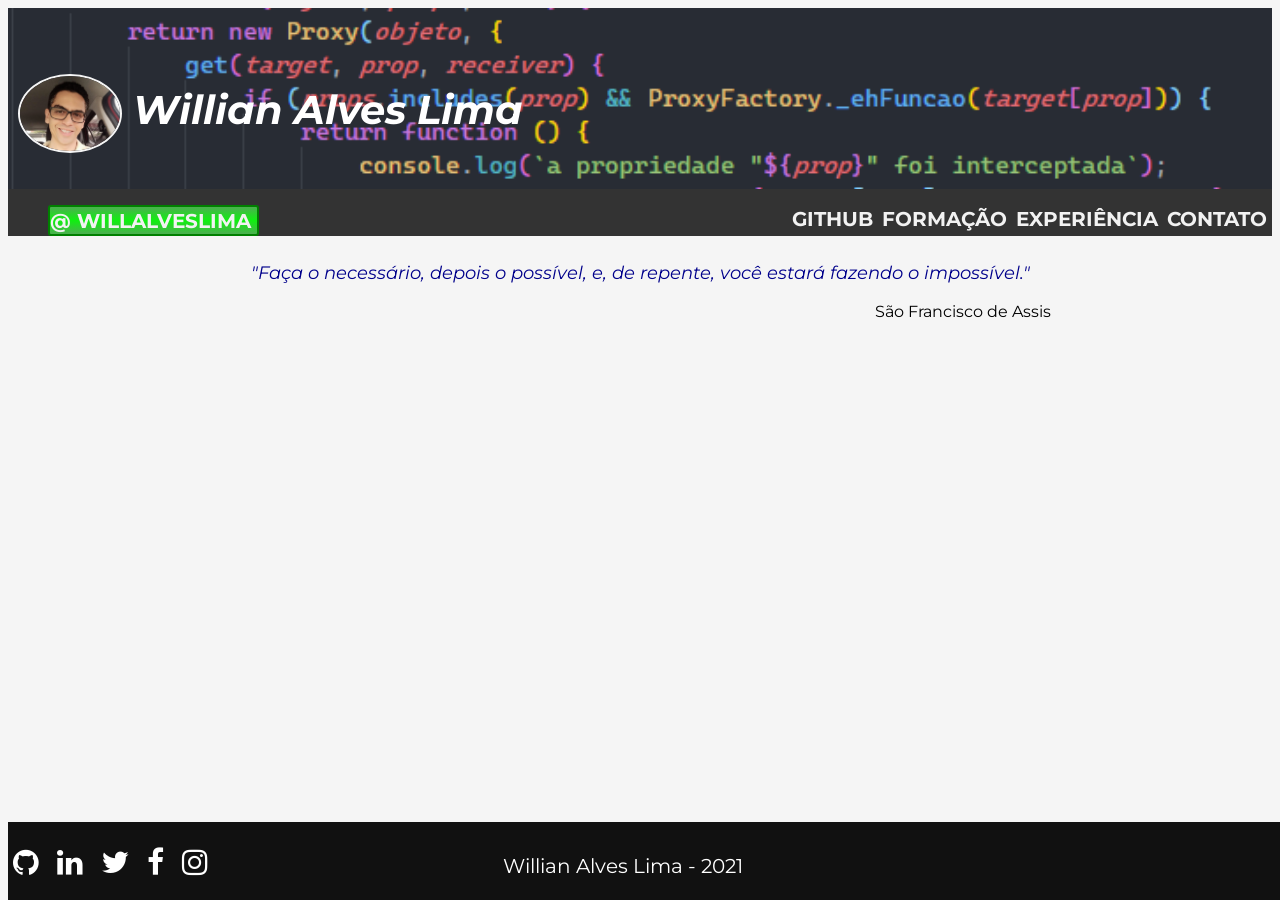
==== index.html @ be86c555 "Update index.html Ano novo!" ====
<!DOCTYPE html>
<html lang="pt-br">

<head>
    <meta charset="utf-8">
    <meta name="viewport" content="width=device-width, initial-scale=1.0">
    <meta name="description" content="Portifólio de Willian Alves Lima">
    <title>@willalveslima</title>
    <link rel="stylesheet" href="css/tools/reset.css">
    <link rel="stylesheet" href="css/stylesheet.css">
    <link href="https://fonts.googleapis.com/css2?family=Montserrat&display=swap" rel="stylesheet">
    <link rel="stylesheet" href="https://cdnjs.cloudflare.com/ajax/libs/font-awesome/4.7.0/css/font-awesome.min.css">
    
 <!--
    <link rel="stylesheet" href="css/layouts/marketing-styles.css">
 -->   
</head>

<body>
    	<header>
		    <div class="logo">
			    <h1 class><img src="img/foto_perfil2.jpg"> <p>Willian Alves Lima</p></h1>
            </div>
		
        <nav>
				<ul>
                    <li class="li_home"><a href="index.html">@&nbsp;willalveslima&nbsp;</a></li>
                    <a  class="menu_icon" onclick="menu_dropdown()">&#9776;</a>
                    <div class="li_right">
                        <li><a href="https://github.com/willalveslima">Github</a></li>
                        <li><a href="#" onclick="aviso()">Forma&ccedil;&atilde;o</a></li>
                        <li><a href="#" onclick="aviso()">Experi&ecirc;ncia</a></li>
                        <li><a href="#" onclick="aviso()">Contato</a></li>
                    </div>
				</ul>
			</nav>
	</header>
    <main>
        <section>
        <div class="citacao">
            <cite>
                <p>"Faça o necess&aacute;rio, depois o possível, e, de repente, você estará fazendo o impossível."</p>
            </cite>
            <span class="autor-citacao">
                 <p> São Francisco de Assis</p>
            </span>
        </div>
        </section>
    </main>
    <footer>
        <div class="social_icons"> 
            <a href="https://github.com/willalveslima"> <i class="fa fa-github"></i></a>
            <a href="https://www.linkedin.com/in/willalveslima/"> <i class="fa fa-linkedin"></i></a>
            <a href="https://twitter.com/willalveslima"> <i class="fa fa-twitter"></i></a>
            <a href="https://facebook.com/willian.lima.1276"> <i class="fa fa-facebook"></i></a>
            <a href="https://www.instagram.com/willalveslima"> <i class="fa fa-instagram"></i></a>
        </div>
		<div class="mensagem_rodape">
            <p> Willian Alves Lima - 2021</p>
        </div>
	</footer>

    <script src="js/main.js"></script>
</body>

</html>
---- css/stylesheet.css ----
body {
    font-family: 'Montserrat', sans-serif;
    background-color: rgba(245, 245, 245, 0.973);
}

header {
    background: #333;
	padding: 0px 0;
}

.logo {
    padding-left: 10px;
    padding-top: 10px;
    padding-bottom: 10px;
    font-size: 20px;
    margin-bottom: 0px;
    background-image: url(../img/codigo.PNG); 
    background-size: cover;
    background-position: center;
}
.logo img {
    max-width:100px;
    max-height:80px;
    width: auto;
    height: auto;
    vertical-align: middle;
    border: 2px solid whitesmoke;
    border-radius: 50%;
}
.logo p {
    display: inline-block;
    margin-bottom: 15px;
    font-size: 40px;
    color: white;
    font-style: oblique;
    font-weight: bold;
}
nav {
    background: #333;
}

nav li {
    padding-top: 2px;
    padding-bottom:1px;
    display: inline-block;
    padding-right: 5px;
}
.li_home {
    background: linear-gradient(to bottom, #4CAF50 0%, #10EF10 50%,#4CAF50 100%);
    border-radius: 3px;
    border: 2px solid green;
    padding-right: 0px;
}
.li_right {
    float: right;
    background: #333;
}
nav a {
    text-transform: uppercase;
    color: #f2f2f2;
    text-align: center;
    text-decoration: none;
    font-size: 20px;
    font-weight: bold;
}

nav a:hover {
	background-color: #555;
}
.li_home a:hover {
    background-color: green;
}
.menu_icon {
    display: none;
    font-size: 27px;
}
.citacao {
    margin: 2% auto 2% auto;
    width: 65%;
}
cite {
    font-style: italic;
    color: darkblue;
    text-align: center;
    font-size: large;
}
.autor-citacao {
    margin-top: 1px;
    text-align: right;
}
footer {
   background: #111;
   position: fixed;
   bottom: 0;
   width: 100%;
   color: white;
   scroll-padding-top: 2px;
   padding-bottom: 2px;
}

.mensagem_rodape {
    display: inline-block;
    font-size: 20px;
    margin: 12px 0 0;
    text-align: center;
    padding-left: 20%;
    
    
}
/* icons */

.social_icons {
    display: inline-block;
    padding-right: 30px;
    margin-top: 2px;
    font-size: 30px;

}
.fa {
    background: #111;
    color: white;
    padding-left: 5px;
    padding-right: 5px;
}


@media screen and (max-width: 740px) {
    .li_right {
      display: none;
    }
    .menu_icon {

      float: right;
      display: block;
    }
    .mensagem_rodape,.social_icons {
        display: block;
        text-align: center;
        font-size: 20px;
        padding-left: 0%;
    }
}

@media screen and (max-width: 740px) {
    nav.responsive .icon {
        display: block;
        float: right;
    }
    nav.responsive .li_right a {
      display: block;
      border: solid #555;
      border-width: 1px;
    }
    nav.responsive .li_right {float: none;}
    nav.responsive .li_right {
      display: block;
      width: 100%;
      
    }
    nav.responsive .li_right li {
        display: block;
        text-align: left;
    }
    nav.responsive a:hover {
        background-color: #555;
    }
}

@media screen and (max-width: 480px) {
    .logo p{
        font-size: 30px;  
    }
    h1 {
        text-align: center;
    }
    nav {
        position: static;
    }
}
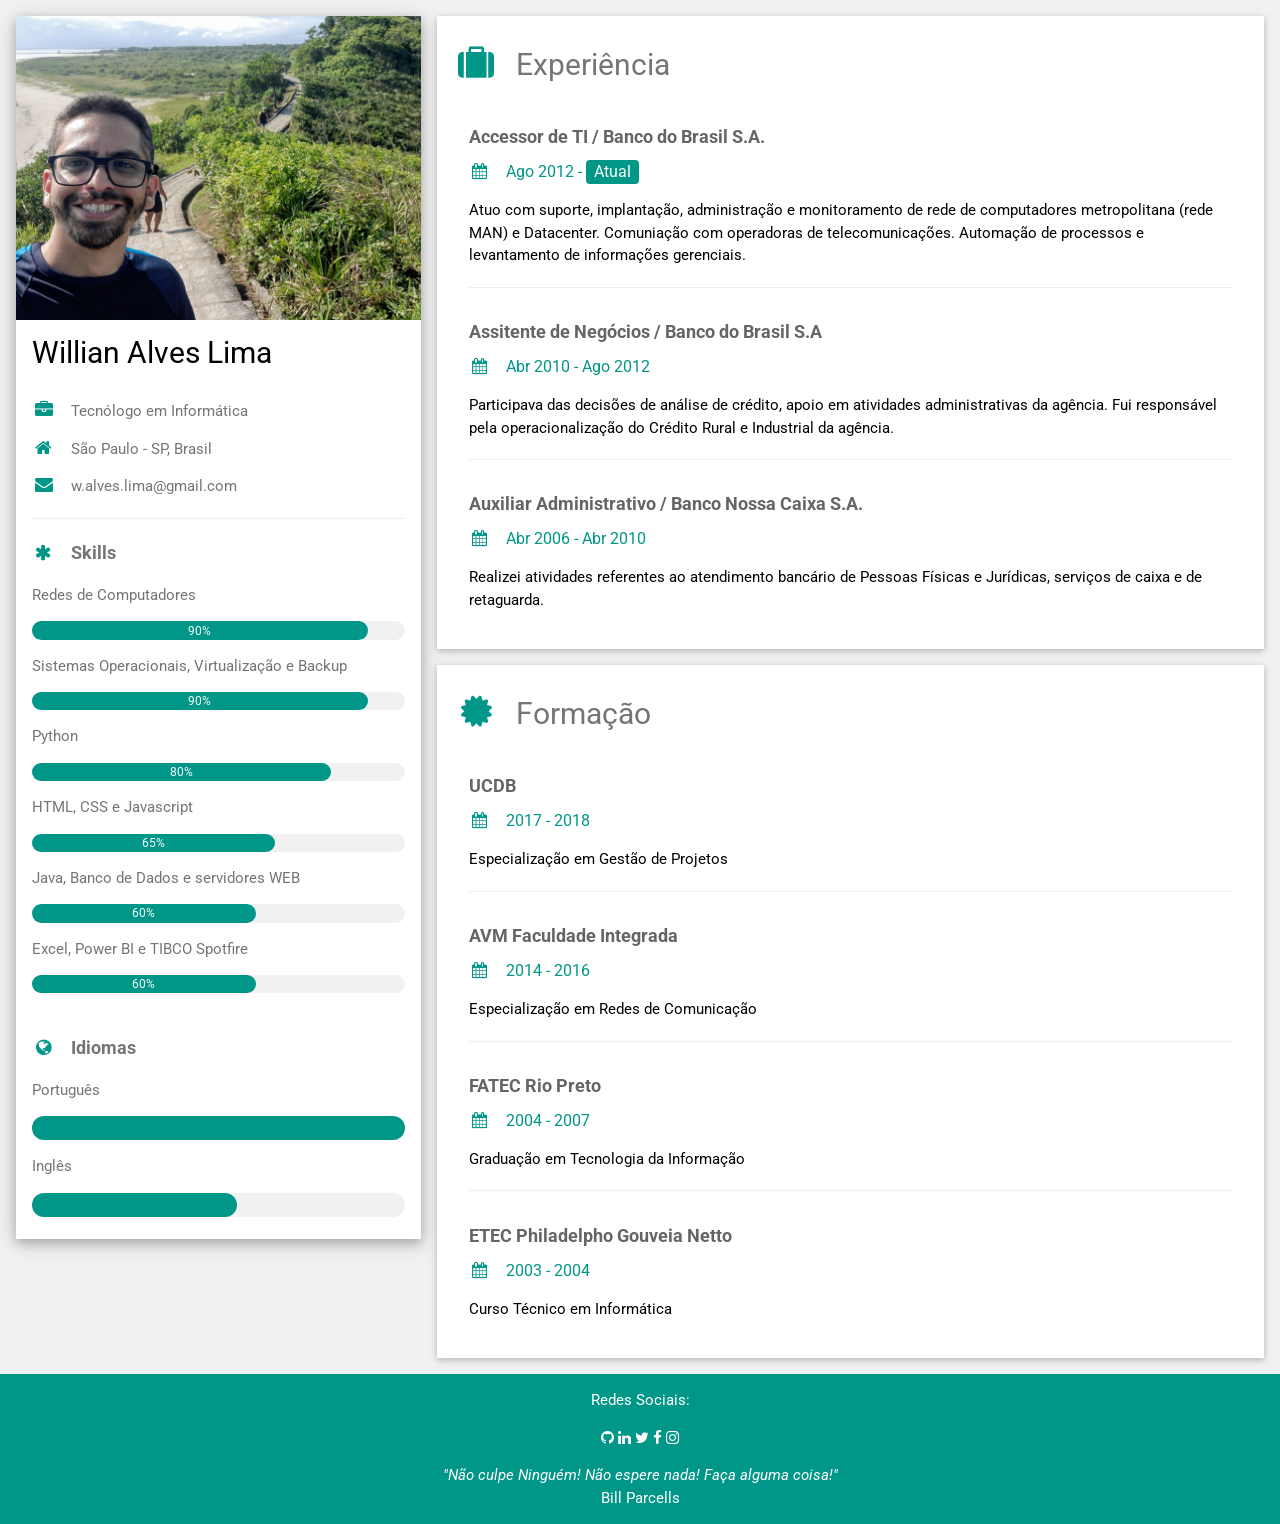
==== commit 4bc55a83: "atualização 2023" ====
--- a/index.html
+++ b/index.html
@@ -1,66 +1,159 @@
 <!DOCTYPE html>
 <html lang="pt-br">
+<head>
+<title>Willian Alves Lima</title>
+<meta charset="UTF-8">
+<meta name="viewport" content="width=device-width, initial-scale=1">
+<link rel="stylesheet" href="https://www.w3schools.com/w3css/4/w3.css">
+<link rel='stylesheet' href='https://fonts.googleapis.com/css?family=Roboto'>
+<link rel="stylesheet" href="https://cdnjs.cloudflare.com/ajax/libs/font-awesome/4.7.0/css/font-awesome.min.css">
+<style>
+html,body,h1,h2,h3,h4,h5,h6 {font-family: "Roboto", sans-serif}
+</style>
+</head>
+<body class="w3-light-grey">
 
-<head>
-    <meta charset="utf-8">
-    <meta name="viewport" content="width=device-width, initial-scale=1.0">
-    <meta name="description" content="Portifólio de Willian Alves Lima">
-    <title>@willalveslima</title>
-    <link rel="stylesheet" href="css/tools/reset.css">
-    <link rel="stylesheet" href="css/stylesheet.css">
-    <link href="https://fonts.googleapis.com/css2?family=Montserrat&display=swap" rel="stylesheet">
-    <link rel="stylesheet" href="https://cdnjs.cloudflare.com/ajax/libs/font-awesome/4.7.0/css/font-awesome.min.css">
+<!-- Page Container -->
+<div class="w3-content w3-margin-top" style="max-width:1400px;">
+
+  <!-- The Grid -->
+  <div class="w3-row-padding">
+  
+    <!-- Left Column -->
+    <div class="w3-third">
     
- <!--
-    <link rel="stylesheet" href="css/layouts/marketing-styles.css">
- -->   
-</head>
+      <div class="w3-white w3-text-grey w3-card-4">
+        <div class="w3-display-container">
+          <img src="img/foto_perfil3.jpg" style="width:100%" alt="Avatar">
+          <div class="w3-display-bottom w3-container w3-text-black">
+            <h2>Willian Alves Lima</h2>
+          </div>
+        </div>
+        <div class="w3-container">
+          <p><i class="fa fa-briefcase fa-fw w3-margin-right w3-large w3-text-teal"></i>Tecnólogo em Informática</p>
+          <p><i class="fa fa-home fa-fw w3-margin-right w3-large w3-text-teal"></i>São Paulo - SP, Brasil </p>
+          <p><i class="fa fa-envelope fa-fw w3-margin-right w3-large w3-text-teal"></i>w.alves.lima@gmail.com</p>
 
-<body>
-    	<header>
-		    <div class="logo">
-			    <h1 class><img src="img/foto_perfil2.jpg"> <p>Willian Alves Lima</p></h1>
+          <hr>
+
+          <p class="w3-large"><b><i class="fa fa-asterisk fa-fw w3-margin-right w3-text-teal"></i>Skills</b></p>
+          <p>Redes de Computadores</p>
+          <div class="w3-light-grey w3-round-xlarge w3-small">
+            <div class="w3-container w3-center w3-round-xlarge w3-teal" style="width:90%">90%</div>
+          </div>
+          <p>Sistemas Operacionais, Virtualização e Backup</p>
+          <div class="w3-light-grey w3-round-xlarge w3-small">
+            <div class="w3-container w3-center w3-round-xlarge w3-teal" style="width:90%">90%</div>
+          </div>
+          <p>Python</p>
+          <div class="w3-light-grey w3-round-xlarge w3-small">
+            <div class="w3-container w3-center w3-round-xlarge w3-teal" style="width:80%">
+              <div class="w3-center w3-text-white">80%</div>
             </div>
-		
-        <nav>
-				<ul>
-                    <li class="li_home"><a href="index.html">@&nbsp;willalveslima&nbsp;</a></li>
-                    <a  class="menu_icon" onclick="menu_dropdown()">&#9776;</a>
-                    <div class="li_right">
-                        <li><a href="https://github.com/willalveslima">Github</a></li>
-                        <li><a href="#" onclick="aviso()">Forma&ccedil;&atilde;o</a></li>
-                        <li><a href="#" onclick="aviso()">Experi&ecirc;ncia</a></li>
-                        <li><a href="#" onclick="aviso()">Contato</a></li>
-                    </div>
-				</ul>
-			</nav>
-	</header>
-    <main>
-        <section>
-        <div class="citacao">
-            <cite>
-                <p>"Faça o necess&aacute;rio, depois o possível, e, de repente, você estará fazendo o impossível."</p>
-            </cite>
-            <span class="autor-citacao">
-                 <p> São Francisco de Assis</p>
-            </span>
+          </div>
+          <p>HTML, CSS e Javascript</p>
+          <div class="w3-light-grey w3-round-xlarge w3-small">
+            <div class="w3-container w3-center w3-round-xlarge w3-teal" style="width:65%">65%</div>
+          </div>
+          <p>Java, Banco de Dados e servidores WEB</p>
+          <div class="w3-light-grey w3-round-xlarge w3-small">
+            <div class="w3-container w3-center w3-round-xlarge w3-teal" style="width:60%">60%</div>
+          </div>
+          <p>Excel, Power BI e TIBCO Spotfire</p>
+          <div class="w3-light-grey w3-round-xlarge w3-small">
+            <div class="w3-container w3-center w3-round-xlarge w3-teal" style="width:60%">60%</div>
+          </div>
+        
+          
+        
+          <br>
+          <p class="w3-large w3-text-theme"><b><i class="fa fa-globe fa-fw w3-margin-right w3-text-teal"></i>Idiomas</b></p>
+          <p>Português</p>
+          <div class="w3-light-grey w3-round-xlarge">
+            <div class="w3-round-xlarge w3-teal" style="height:24px;width:100%"></div>
+          </div>
+          <p>Inglês</p>
+          <div class="w3-light-grey w3-round-xlarge">
+            <div class="w3-round-xlarge w3-teal" style="height:24px;width:55%"></div>
+          </div>
+          <br>
         </div>
-        </section>
-    </main>
-    <footer>
-        <div class="social_icons"> 
-            <a href="https://github.com/willalveslima"> <i class="fa fa-github"></i></a>
-            <a href="https://www.linkedin.com/in/willalveslima/"> <i class="fa fa-linkedin"></i></a>
-            <a href="https://twitter.com/willalveslima"> <i class="fa fa-twitter"></i></a>
-            <a href="https://facebook.com/willian.lima.1276"> <i class="fa fa-facebook"></i></a>
-            <a href="https://www.instagram.com/willalveslima"> <i class="fa fa-instagram"></i></a>
+      </div><br>
+
+    <!-- End Left Column -->
+    </div>
+
+    <!-- Right Column -->
+    <div class="w3-twothird">
+    
+      <div class="w3-container w3-card w3-white w3-margin-bottom">
+        <h2 class="w3-text-grey w3-padding-16"><i class="fa fa-suitcase fa-fw w3-margin-right w3-xxlarge w3-text-teal"></i>Experiência</h2>
+        <div class="w3-container">
+          <h5 class="w3-opacity"><b>Accessor de TI / Banco do Brasil S.A.</b></h5>
+          <h6 class="w3-text-teal"><i class="fa fa-calendar fa-fw w3-margin-right"></i>Ago 2012 - <span class="w3-tag w3-teal w3-round">Atual</span></h6>
+          <p>Atuo com suporte, implantação, administração e monitoramento de rede de computadores metropolitana (rede MAN) e Datacenter. Comuniação com operadoras de telecomunicações. Automação de processos e levantamento de informações gerenciais. </p>
+          <hr>
         </div>
-		<div class="mensagem_rodape">
-            <p> Willian Alves Lima - 2021</p>
+        <div class="w3-container">
+          <h5 class="w3-opacity"><b>Assitente de Negócios / Banco do Brasil S.A</b></h5>
+          <h6 class="w3-text-teal"><i class="fa fa-calendar fa-fw w3-margin-right"></i>Abr 2010 - Ago 2012</h6>
+          <p>Participava das decisões de análise de crédito, apoio em atividades administrativas da agência. Fui responsável pela operacionalização do Crédito Rural e Industrial da agência.</p>
+          <hr>
         </div>
-	</footer>
+        <div class="w3-container">
+          <h5 class="w3-opacity"><b>Auxiliar Administrativo / Banco Nossa Caixa S.A.</b></h5>
+          <h6 class="w3-text-teal"><i class="fa fa-calendar fa-fw w3-margin-right"></i>Abr 2006 - Abr 2010</h6>
+          <p>Realizei atividades referentes ao atendimento bancário de Pessoas Físicas e Jurídicas, serviços de caixa e de retaguarda. </p><br>
+        </div>
+      </div>
 
-    <script src="js/main.js"></script>
+      <div class="w3-container w3-card w3-white">
+        <h2 class="w3-text-grey w3-padding-16"><i class="fa fa-certificate fa-fw w3-margin-right w3-xxlarge w3-text-teal"></i>Formação</h2>
+        <div class="w3-container">
+          <h5 class="w3-opacity"><b>UCDB</b></h5>
+          <h6 class="w3-text-teal"><i class="fa fa-calendar fa-fw w3-margin-right"></i>2017 - 2018</h6>
+          <p>Especialização em Gestão de Projetos</p>
+          <hr>
+        </div>
+        <div class="w3-container">
+          <h5 class="w3-opacity"><b>AVM Faculdade Integrada</b></h5>
+          <h6 class="w3-text-teal"><i class="fa fa-calendar fa-fw w3-margin-right"></i>2014 - 2016</h6>
+          <p>Especialização em Redes de Comunicação</p>
+          <hr>
+        </div>
+        <div class="w3-container">
+          <h5 class="w3-opacity"><b>FATEC Rio Preto</b></h5>
+          <h6 class="w3-text-teal"><i class="fa fa-calendar fa-fw w3-margin-right"></i>2004 - 2007</h6>
+          <p>Graduação em Tecnologia da Informação</p>
+          <hr>
+        </div>
+        <div class="w3-container">
+          <h5 class="w3-opacity"><b>ETEC Philadelpho Gouveia Netto</b></h5>
+          <h6 class="w3-text-teal"><i class="fa fa-calendar fa-fw w3-margin-right"></i>2003 - 2004</h6>
+          <p>Curso Técnico em Informática</p><br>
+        </div>
+      </div>
+
+    <!-- End Right Column -->
+    </div>
+    
+  <!-- End Grid -->
+  </div>
+  
+  <!-- End Page Container -->
+</div>
+
+<footer class="w3-container w3-teal w3-center w3-margin-top">
+  <p>Redes Sociais:</p>
+  <a href="https://github.com/willalveslima"> <i class="fa fa-github"></i></a>
+  <a href="https://www.linkedin.com/in/willalveslima/"> <i class="fa fa-linkedin"></i></a>
+  <a href="https://twitter.com/willalveslima"> <i class="fa fa-twitter"></i></a>
+  <a href="https://facebook.com/willian.lima.1276"> <i class="fa fa-facebook"></i></a>
+  <a href="https://www.instagram.com/willalveslima"> <i class="fa fa-instagram"></i></a>
+  <p><cite>"Não culpe Ninguém! Não espere nada! Faça alguma coisa!"</cite><br>
+  Bill Parcells
+  </p>
+</footer>
+
 </body>
-
-</html>
+</html>
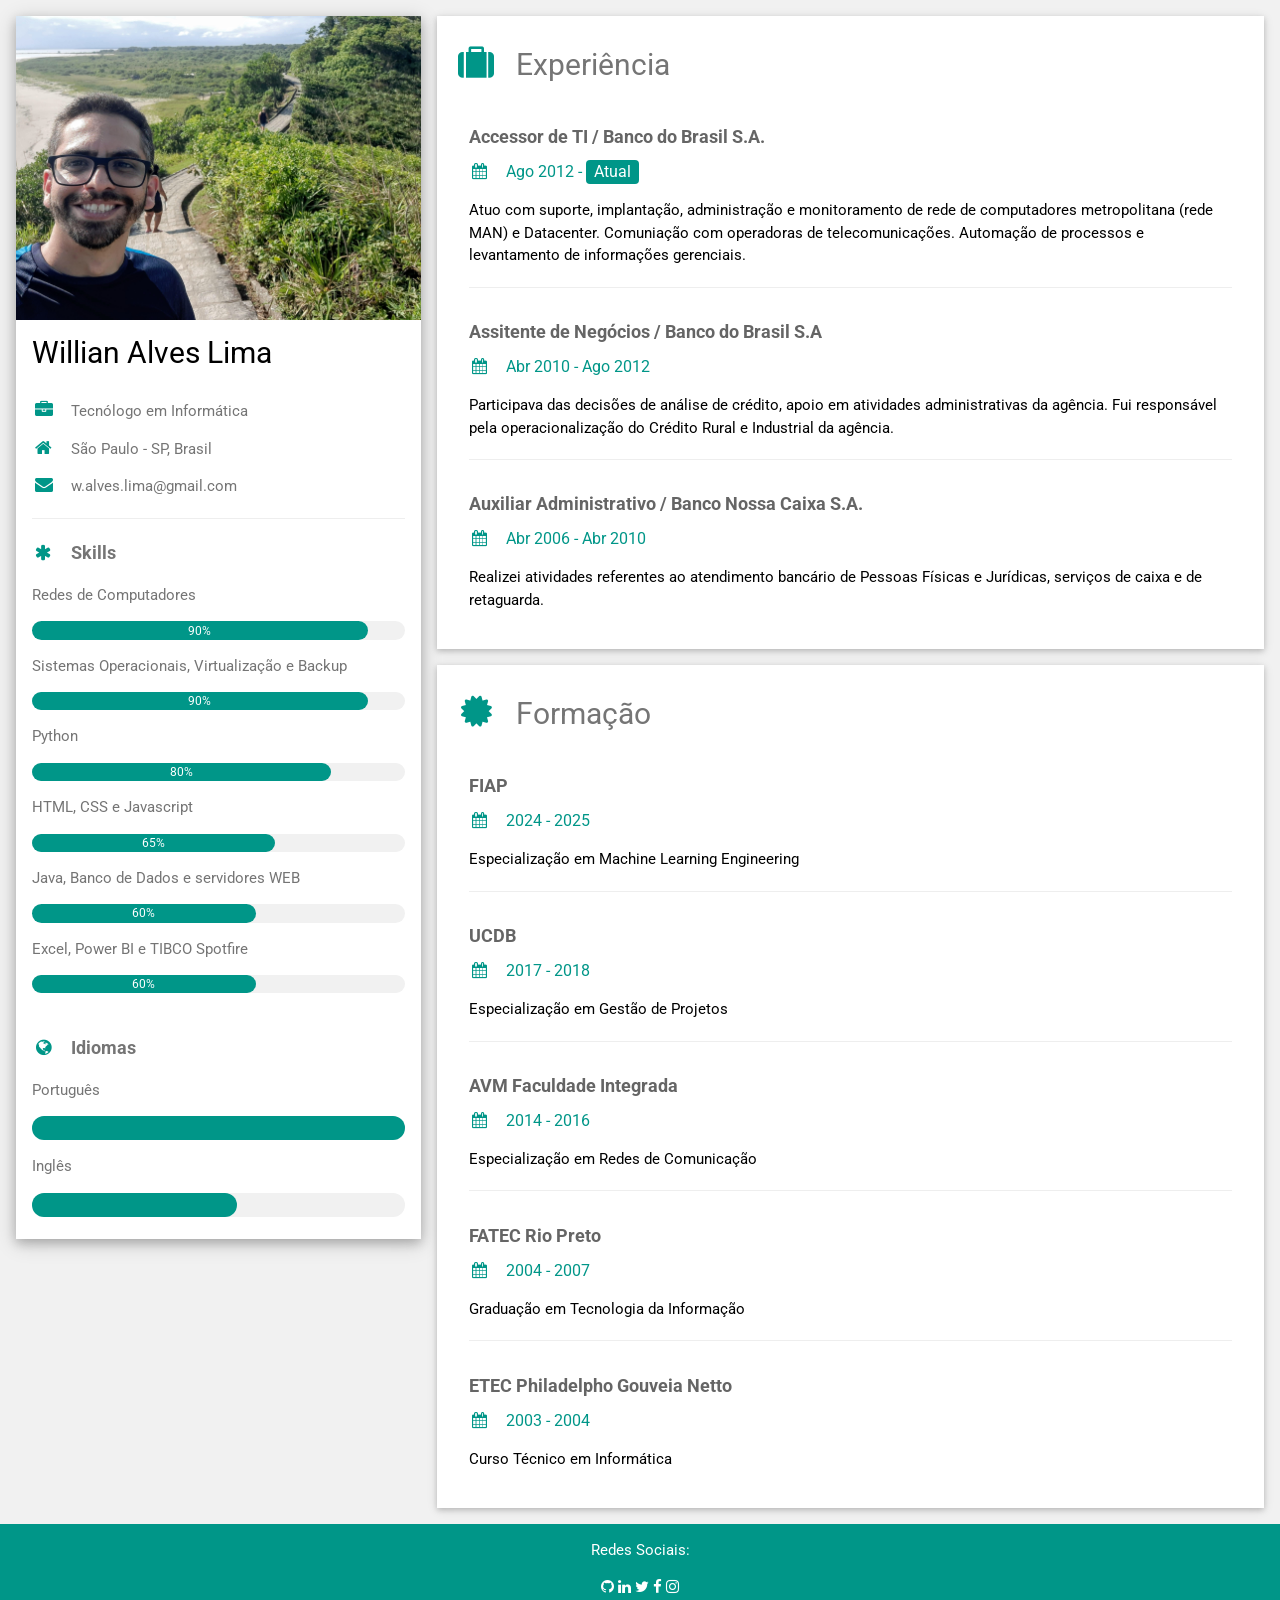
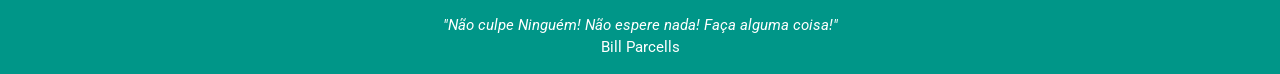
==== commit 2ca17aaa: "Update index.html Add Curso Fiap" ====
--- a/index.html
+++ b/index.html
@@ -1,7 +1,7 @@
 <!DOCTYPE html>
 <html lang="pt-br">
 <head>
-<title>Willian Alves Lima</title>
+<title>@willalveslima</title>
 <meta charset="UTF-8">
 <meta name="viewport" content="width=device-width, initial-scale=1">
 <link rel="stylesheet" href="https://www.w3schools.com/w3css/4/w3.css">
@@ -110,6 +110,12 @@
       <div class="w3-container w3-card w3-white">
         <h2 class="w3-text-grey w3-padding-16"><i class="fa fa-certificate fa-fw w3-margin-right w3-xxlarge w3-text-teal"></i>Formação</h2>
         <div class="w3-container">
+          <h5 class="w3-opacity"><b>FIAP</b></h5>
+          <h6 class="w3-text-teal"><i class="fa fa-calendar fa-fw w3-margin-right"></i>2024 - 2025</h6>
+          <p>Especialização em Machine Learning Engineering</p>
+          <hr>
+        </div>
+        <div class="w3-container">
           <h5 class="w3-opacity"><b>UCDB</b></h5>
           <h6 class="w3-text-teal"><i class="fa fa-calendar fa-fw w3-margin-right"></i>2017 - 2018</h6>
           <p>Especialização em Gestão de Projetos</p>
@@ -156,4 +162,4 @@
 </footer>
 
 </body>
-</html>+</html>
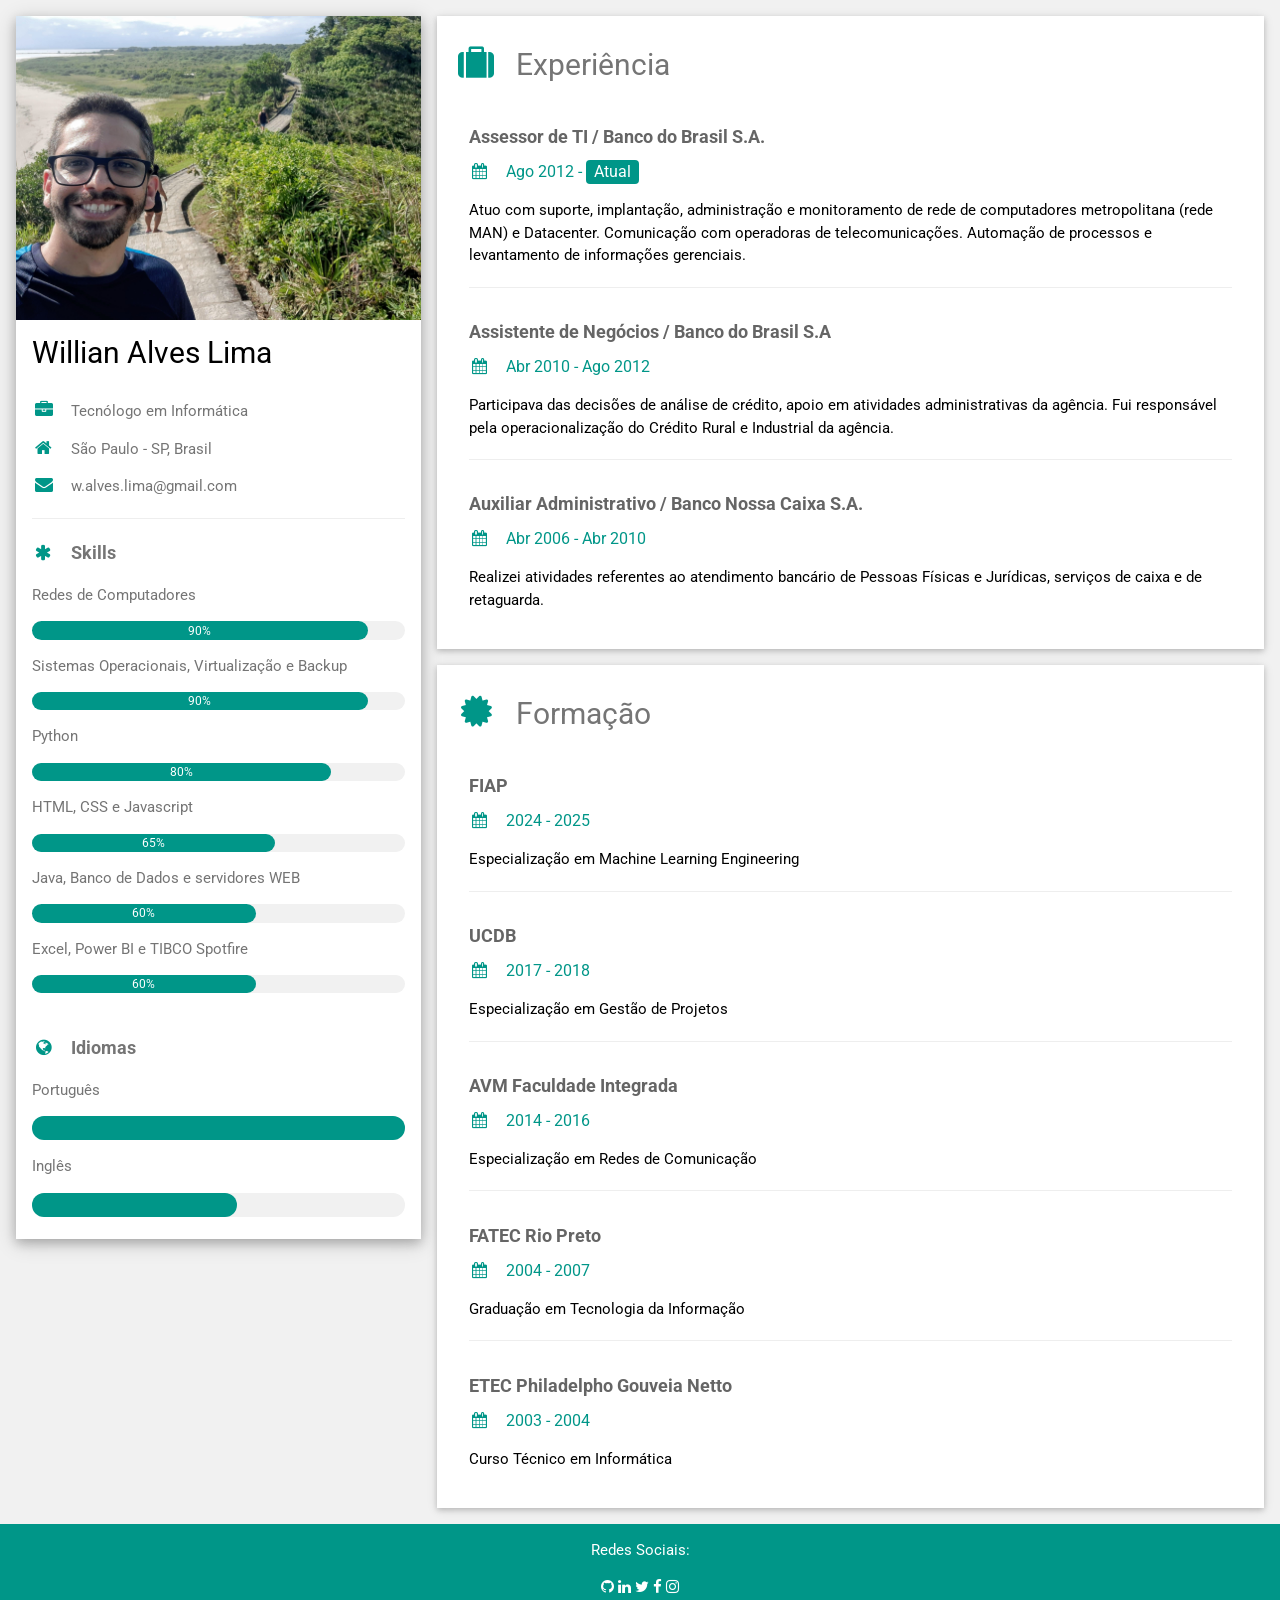
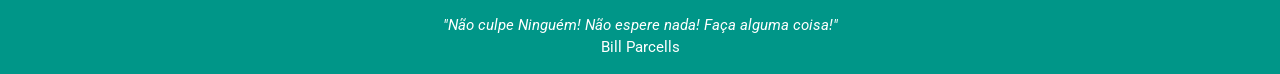
==== commit ff884da2: "refactor: Improve HTML semantics with `main`, `aside`, `section` tags and enhance accessibility for " ====
--- a/index.html
+++ b/index.html
@@ -17,14 +17,14 @@
 <div class="w3-content w3-margin-top" style="max-width:1400px;">
 
   <!-- The Grid -->
-  <div class="w3-row-padding">
+  <main class="w3-row-padding">
   
     <!-- Left Column -->
-    <div class="w3-third">
+    <aside class="w3-third">
     
       <div class="w3-white w3-text-grey w3-card-4">
         <div class="w3-display-container">
-          <img src="img/foto_perfil3.jpg" style="width:100%" alt="Avatar">
+          <img src="img/foto_perfil3.jpg" style="width:100%" alt="Foto de perfil de Willian Alves Lima">
           <div class="w3-display-bottom w3-container w3-text-black">
             <h2>Willian Alves Lima</h2>
           </div>
@@ -81,21 +81,21 @@
       </div><br>
 
     <!-- End Left Column -->
-    </div>
+    </aside>
 
     <!-- Right Column -->
     <div class="w3-twothird">
     
-      <div class="w3-container w3-card w3-white w3-margin-bottom">
+      <section class="w3-container w3-card w3-white w3-margin-bottom">
         <h2 class="w3-text-grey w3-padding-16"><i class="fa fa-suitcase fa-fw w3-margin-right w3-xxlarge w3-text-teal"></i>Experiência</h2>
         <div class="w3-container">
-          <h5 class="w3-opacity"><b>Accessor de TI / Banco do Brasil S.A.</b></h5>
+          <h5 class="w3-opacity"><b>Assessor de TI / Banco do Brasil S.A.</b></h5>
           <h6 class="w3-text-teal"><i class="fa fa-calendar fa-fw w3-margin-right"></i>Ago 2012 - <span class="w3-tag w3-teal w3-round">Atual</span></h6>
-          <p>Atuo com suporte, implantação, administração e monitoramento de rede de computadores metropolitana (rede MAN) e Datacenter. Comuniação com operadoras de telecomunicações. Automação de processos e levantamento de informações gerenciais. </p>
+          <p>Atuo com suporte, implantação, administração e monitoramento de rede de computadores metropolitana (rede MAN) e Datacenter. Comunicação com operadoras de telecomunicações. Automação de processos e levantamento de informações gerenciais. </p>
           <hr>
         </div>
         <div class="w3-container">
-          <h5 class="w3-opacity"><b>Assitente de Negócios / Banco do Brasil S.A</b></h5>
+          <h5 class="w3-opacity"><b>Assistente de Negócios / Banco do Brasil S.A</b></h5>
           <h6 class="w3-text-teal"><i class="fa fa-calendar fa-fw w3-margin-right"></i>Abr 2010 - Ago 2012</h6>
           <p>Participava das decisões de análise de crédito, apoio em atividades administrativas da agência. Fui responsável pela operacionalização do Crédito Rural e Industrial da agência.</p>
           <hr>
@@ -105,9 +105,9 @@
           <h6 class="w3-text-teal"><i class="fa fa-calendar fa-fw w3-margin-right"></i>Abr 2006 - Abr 2010</h6>
           <p>Realizei atividades referentes ao atendimento bancário de Pessoas Físicas e Jurídicas, serviços de caixa e de retaguarda. </p><br>
         </div>
-      </div>
+      </section>
 
-      <div class="w3-container w3-card w3-white">
+      <section class="w3-container w3-card w3-white">
         <h2 class="w3-text-grey w3-padding-16"><i class="fa fa-certificate fa-fw w3-margin-right w3-xxlarge w3-text-teal"></i>Formação</h2>
         <div class="w3-container">
           <h5 class="w3-opacity"><b>FIAP</b></h5>
@@ -138,24 +138,24 @@
           <h6 class="w3-text-teal"><i class="fa fa-calendar fa-fw w3-margin-right"></i>2003 - 2004</h6>
           <p>Curso Técnico em Informática</p><br>
         </div>
-      </div>
+      </section>
 
     <!-- End Right Column -->
     </div>
     
   <!-- End Grid -->
-  </div>
+  </main>
   
   <!-- End Page Container -->
 </div>
 
 <footer class="w3-container w3-teal w3-center w3-margin-top">
   <p>Redes Sociais:</p>
-  <a href="https://github.com/willalveslima"> <i class="fa fa-github"></i></a>
-  <a href="https://www.linkedin.com/in/willalveslima/"> <i class="fa fa-linkedin"></i></a>
-  <a href="https://twitter.com/willalveslima"> <i class="fa fa-twitter"></i></a>
-  <a href="https://facebook.com/willian.lima.1276"> <i class="fa fa-facebook"></i></a>
-  <a href="https://www.instagram.com/willalveslima"> <i class="fa fa-instagram"></i></a>
+  <a href="https://github.com/willalveslima" aria-label="GitHub"> <i class="fa fa-github" aria-hidden="true"></i></a>
+  <a href="https://www.linkedin.com/in/willalveslima/" aria-label="LinkedIn"> <i class="fa fa-linkedin" aria-hidden="true"></i></a>
+  <a href="https://twitter.com/willalveslima" aria-label="Twitter"> <i class="fa fa-twitter" aria-hidden="true"></i></a>
+  <a href="https://facebook.com/willian.lima.1276" aria-label="Facebook"> <i class="fa fa-facebook" aria-hidden="true"></i></a>
+  <a href="https://www.instagram.com/willalveslima" aria-label="Instagram"> <i class="fa fa-instagram" aria-hidden="true"></i></a>
   <p><cite>"Não culpe Ninguém! Não espere nada! Faça alguma coisa!"</cite><br>
   Bill Parcells
   </p>
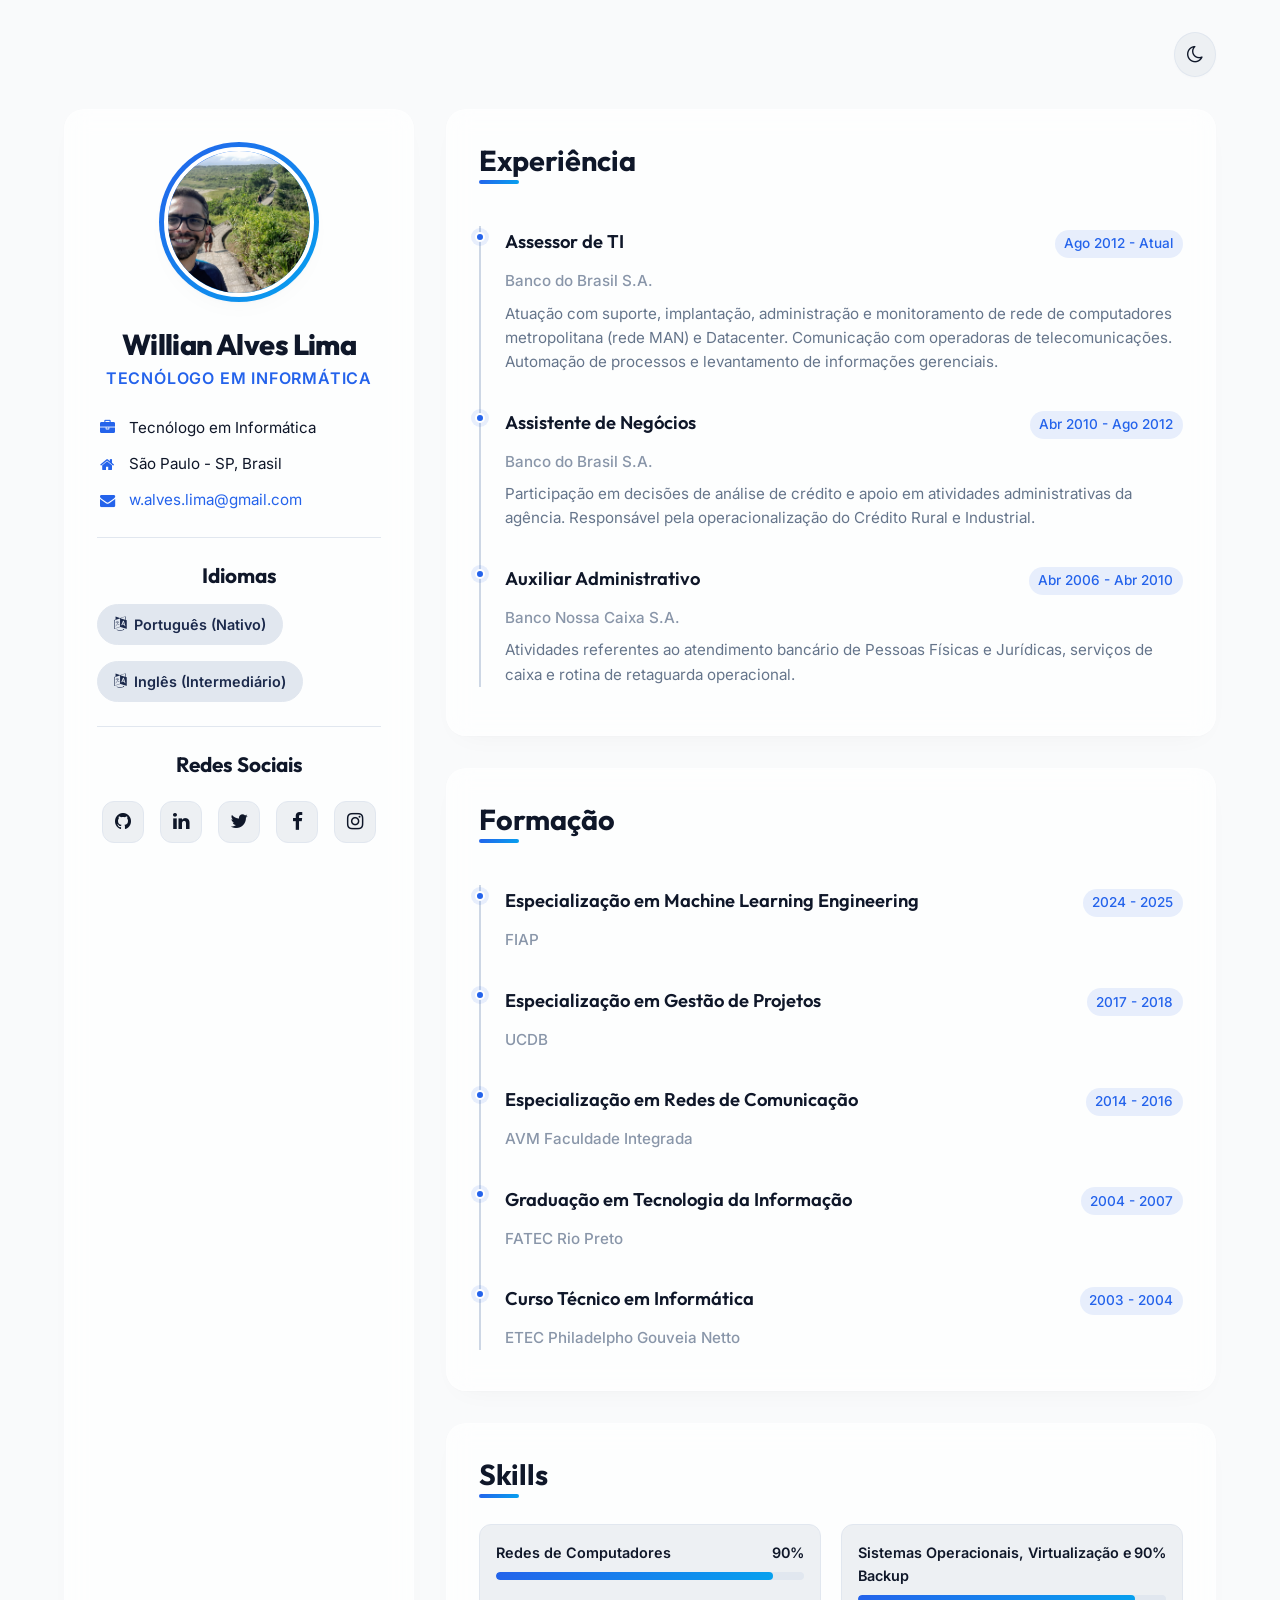
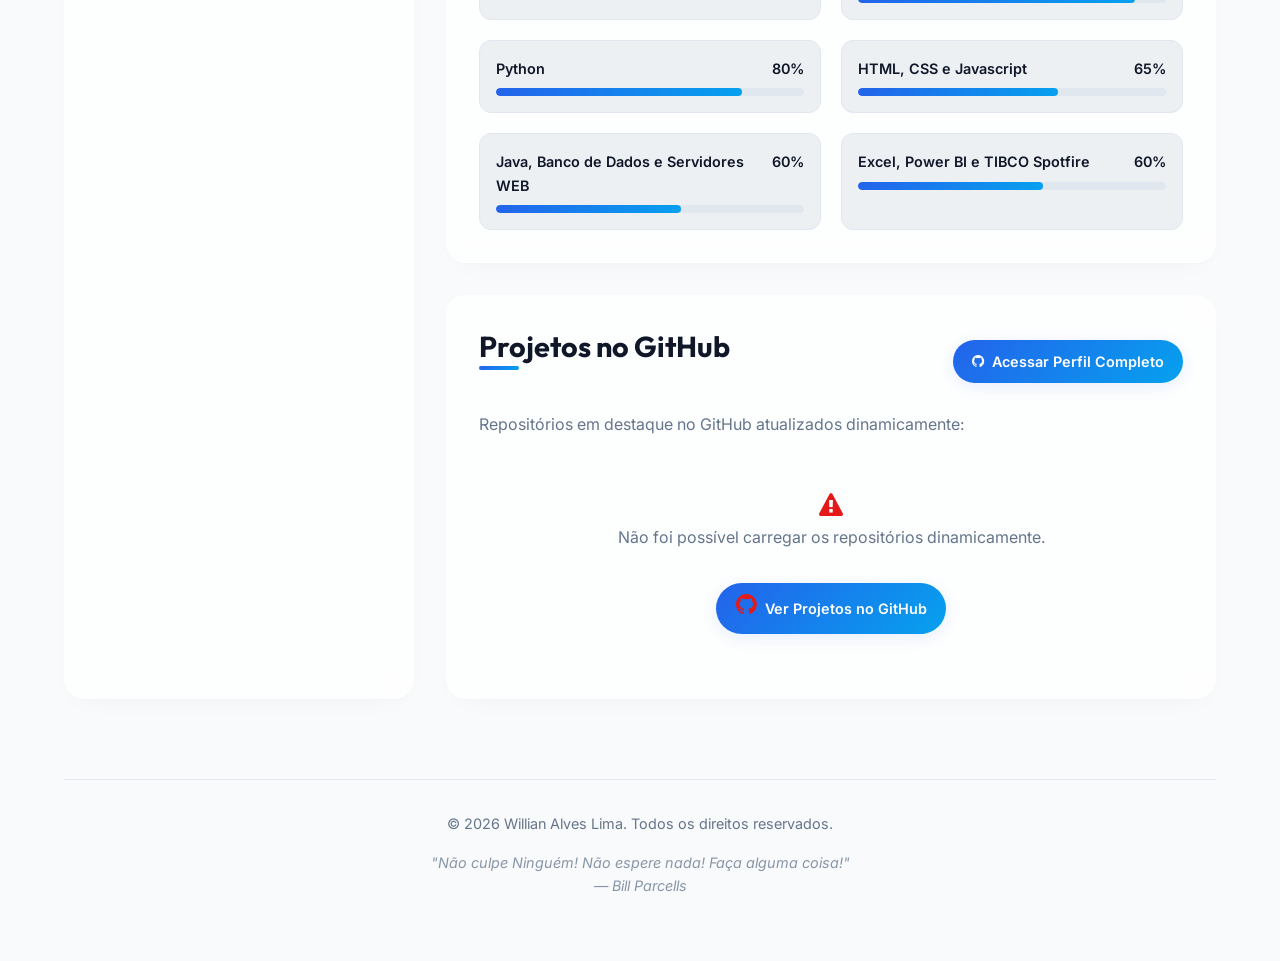
==== commit 79b86ee9: "feat: design moderno, responsividade, tema escuro/claro e integração com GitHub" ====
--- a/index.html
+++ b/index.html
@@ -1,165 +1,292 @@
 <!DOCTYPE html>
 <html lang="pt-br">
 <head>
-<title>@willalveslima</title>
-<meta charset="UTF-8">
-<meta name="viewport" content="width=device-width, initial-scale=1">
-<link rel="stylesheet" href="https://www.w3schools.com/w3css/4/w3.css">
-<link rel='stylesheet' href='https://fonts.googleapis.com/css?family=Roboto'>
-<link rel="stylesheet" href="https://cdnjs.cloudflare.com/ajax/libs/font-awesome/4.7.0/css/font-awesome.min.css">
-<style>
-html,body,h1,h2,h3,h4,h5,h6 {font-family: "Roboto", sans-serif}
-</style>
+    <meta charset="UTF-8">
+    <meta name="viewport" content="width=device-width, initial-scale=1.0">
+    <title>Willian Alves Lima | Currículo & Portfólio</title>
+    
+    <!-- SEO Meta Tags -->
+    <meta name="description" content="Currículo e Portfólio de Willian Alves Lima. Tecnólogo em Informática, especialista em Redes, Sistemas Operacionais e Machine Learning. Confira meus projetos e redes sociais.">
+    <meta name="keywords" content="Willian Alves Lima, Currículo, Portfólio, Tecnólogo em Informática, Machine Learning, Redes de Computadores, Python, Git, GitHub">
+    <meta name="author" content="Willian Alves Lima">
+    
+    <!-- Open Graph / Facebook -->
+    <meta property="og:type" content="website">
+    <meta property="og:title" content="Willian Alves Lima | Currículo & Portfólio">
+    <meta property="og:description" content="Currículo e Portfólio de Willian Alves Lima. Especialista em TI, Redes e Machine Learning.">
+    <meta property="og:image" content="img/foto_perfil3.jpg">
+
+    <!-- Stylesheets -->
+    <link rel="stylesheet" href="css/style.css">
+    
+    <!-- Font Awesome (for icons) with SRI protection as per security guidelines -->
+    <link rel="stylesheet" href="https://cdnjs.cloudflare.com/ajax/libs/font-awesome/4.7.0/css/font-awesome.min.css" integrity="sha512-SfTiTlX6kk+qitfevl/7LibUOeJWlt9rbyDn92a1DqWOw9vWG2MFoays0sgObmWazO5BQPiFucnnEAjpAB+/Sw==" crossorigin="anonymous" referrerpolicy="no-referrer" />
 </head>
-<body class="w3-light-grey">
-
-<!-- Page Container -->
-<div class="w3-content w3-margin-top" style="max-width:1400px;">
-
-  <!-- The Grid -->
-  <main class="w3-row-padding">
-  
-    <!-- Left Column -->
-    <aside class="w3-third">
-    
-      <div class="w3-white w3-text-grey w3-card-4">
-        <div class="w3-display-container">
-          <img src="img/foto_perfil3.jpg" style="width:100%" alt="Foto de perfil de Willian Alves Lima">
-          <div class="w3-display-bottom w3-container w3-text-black">
-            <h2>Willian Alves Lima</h2>
-          </div>
+<body>
+
+    <div class="app-container">
+        
+        <!-- Header Controls (Theme switcher) -->
+        <header class="top-bar">
+            <button id="theme-toggle" class="theme-toggle-btn" aria-label="Alternar tema claro/escuro">
+                <i class="fa fa-moon-o" aria-hidden="true"></i>
+            </button>
+        </header>
+
+        <!-- Main Profile Grid -->
+        <div class="profile-grid">
+            
+            <!-- Left Column: Personal info & social links -->
+            <aside class="profile-card card">
+                <div class="avatar-wrapper">
+                    <img src="img/foto_perfil3.jpg" class="avatar" alt="Foto de perfil de Willian Alves Lima">
+                </div>
+                
+                <h1 class="profile-name">Willian Alves Lima</h1>
+                <p class="profile-title">Tecnólogo em Informática</p>
+                
+                <div class="profile-details">
+                    <div class="detail-item">
+                        <i class="fa fa-briefcase" aria-hidden="true"></i>
+                        <span>Tecnólogo em Informática</span>
+                    </div>
+                    <div class="detail-item">
+                        <i class="fa fa-home" aria-hidden="true"></i>
+                        <span>São Paulo - SP, Brasil</span>
+                    </div>
+                    <div class="detail-item">
+                        <i class="fa fa-envelope" aria-hidden="true"></i>
+                        <a href="mailto:w.alves.lima@gmail.com">w.alves.lima@gmail.com</a>
+                    </div>
+                </div>
+
+                <hr style="border: 0; border-top: 1px solid var(--border-color); margin: 1.5rem 0;">
+
+                <h3>Idiomas</h3>
+                <div class="lang-list">
+                    <span class="lang-badge">
+                        <i class="fa fa-language" aria-hidden="true"></i> Português (Nativo)
+                    </span>
+                    <span class="lang-badge">
+                        <i class="fa fa-language" aria-hidden="true"></i> Inglês (Intermediário)
+                    </span>
+                </div>
+
+                <hr style="border: 0; border-top: 1px solid var(--border-color); margin: 1.5rem 0;">
+
+                <h3>Redes Sociais</h3>
+                <div class="social-links">
+                    <a href="https://github.com/willalveslima" class="social-btn" target="_blank" rel="noopener noreferrer" aria-label="GitHub">
+                        <i class="fa fa-github" aria-hidden="true"></i>
+                    </a>
+                    <a href="https://www.linkedin.com/in/willalveslima/" class="social-btn" target="_blank" rel="noopener noreferrer" aria-label="LinkedIn">
+                        <i class="fa fa-linkedin" aria-hidden="true"></i>
+                    </a>
+                    <a href="https://twitter.com/willalveslima" class="social-btn" target="_blank" rel="noopener noreferrer" aria-label="Twitter">
+                        <i class="fa fa-twitter" aria-hidden="true"></i>
+                    </a>
+                    <a href="https://facebook.com/willian.lima.1276" class="social-btn" target="_blank" rel="noopener noreferrer" aria-label="Facebook">
+                        <i class="fa fa-facebook" aria-hidden="true"></i>
+                    </a>
+                    <a href="https://www.instagram.com/willalveslima" class="social-btn" target="_blank" rel="noopener noreferrer" aria-label="Instagram">
+                        <i class="fa fa-instagram" aria-hidden="true"></i>
+                    </a>
+                </div>
+            </aside>
+
+            <!-- Right Column: Curriculum details & portfolio -->
+            <main>
+                
+                <!-- Experience Section -->
+                <section class="section-card card">
+                    <h2>Experiência</h2>
+                    <div class="timeline">
+                        
+                        <div class="timeline-item">
+                            <div class="timeline-dot"></div>
+                            <div class="timeline-header">
+                                <h3 class="timeline-title">Assessor de TI</h3>
+                                <span class="timeline-date">Ago 2012 - Atual</span>
+                            </div>
+                            <p class="timeline-subtitle">Banco do Brasil S.A.</p>
+                            <p class="timeline-desc">Atuação com suporte, implantação, administração e monitoramento de rede de computadores metropolitana (rede MAN) e Datacenter. Comunicação com operadoras de telecomunicações. Automação de processos e levantamento de informações gerenciais.</p>
+                        </div>
+                        
+                        <div class="timeline-item">
+                            <div class="timeline-dot"></div>
+                            <div class="timeline-header">
+                                <h3 class="timeline-title">Assistente de Negócios</h3>
+                                <span class="timeline-date">Abr 2010 - Ago 2012</span>
+                            </div>
+                            <p class="timeline-subtitle">Banco do Brasil S.A.</p>
+                            <p class="timeline-desc">Participação em decisões de análise de crédito e apoio em atividades administrativas da agência. Responsável pela operacionalização do Crédito Rural e Industrial.</p>
+                        </div>
+                        
+                        <div class="timeline-item">
+                            <div class="timeline-dot"></div>
+                            <div class="timeline-header">
+                                <h3 class="timeline-title">Auxiliar Administrativo</h3>
+                                <span class="timeline-date">Abr 2006 - Abr 2010</span>
+                            </div>
+                            <p class="timeline-subtitle">Banco Nossa Caixa S.A.</p>
+                            <p class="timeline-desc">Atividades referentes ao atendimento bancário de Pessoas Físicas e Jurídicas, serviços de caixa e rotina de retaguarda operacional.</p>
+                        </div>
+
+                    </div>
+                </section>
+
+                <!-- Education Section -->
+                <section class="section-card card">
+                    <h2>Formação</h2>
+                    <div class="timeline">
+                        
+                        <div class="timeline-item">
+                            <div class="timeline-dot"></div>
+                            <div class="timeline-header">
+                                <h3 class="timeline-title">Especialização em Machine Learning Engineering</h3>
+                                <span class="timeline-date">2024 - 2025</span>
+                            </div>
+                            <p class="timeline-subtitle">FIAP</p>
+                        </div>
+
+                        <div class="timeline-item">
+                            <div class="timeline-dot"></div>
+                            <div class="timeline-header">
+                                <h3 class="timeline-title">Especialização em Gestão de Projetos</h3>
+                                <span class="timeline-date">2017 - 2018</span>
+                            </div>
+                            <p class="timeline-subtitle">UCDB</p>
+                        </div>
+
+                        <div class="timeline-item">
+                            <div class="timeline-dot"></div>
+                            <div class="timeline-header">
+                                <h3 class="timeline-title">Especialização em Redes de Comunicação</h3>
+                                <span class="timeline-date">2014 - 2016</span>
+                            </div>
+                            <p class="timeline-subtitle">AVM Faculdade Integrada</p>
+                        </div>
+
+                        <div class="timeline-item">
+                            <div class="timeline-dot"></div>
+                            <div class="timeline-header">
+                                <h3 class="timeline-title">Graduação em Tecnologia da Informação</h3>
+                                <span class="timeline-date">2004 - 2007</span>
+                            </div>
+                            <p class="timeline-subtitle">FATEC Rio Preto</p>
+                        </div>
+
+                        <div class="timeline-item">
+                            <div class="timeline-dot"></div>
+                            <div class="timeline-header">
+                                <h3 class="timeline-title">Curso Técnico em Informática</h3>
+                                <span class="timeline-date">2003 - 2004</span>
+                            </div>
+                            <p class="timeline-subtitle">ETEC Philadelpho Gouveia Netto</p>
+                        </div>
+
+                    </div>
+                </section>
+
+                <!-- Skills Section -->
+                <section class="section-card card">
+                    <h2>Skills</h2>
+                    <div class="skills-grid">
+                        
+                        <div class="skill-card">
+                            <div class="skill-info">
+                                <span>Redes de Computadores</span>
+                                <span>90%</span>
+                            </div>
+                            <div class="skill-progress-bg">
+                                <div class="skill-progress-bar" data-progress="90"></div>
+                            </div>
+                        </div>
+
+                        <div class="skill-card">
+                            <div class="skill-info">
+                                <span>Sistemas Operacionais, Virtualização e Backup</span>
+                                <span>90%</span>
+                            </div>
+                            <div class="skill-progress-bg">
+                                <div class="skill-progress-bar" data-progress="90"></div>
+                            </div>
+                        </div>
+
+                        <div class="skill-card">
+                            <div class="skill-info">
+                                <span>Python</span>
+                                <span>80%</span>
+                            </div>
+                            <div class="skill-progress-bg">
+                                <div class="skill-progress-bar" data-progress="80"></div>
+                            </div>
+                        </div>
+
+                        <div class="skill-card">
+                            <div class="skill-info">
+                                <span>HTML, CSS e Javascript</span>
+                                <span>65%</span>
+                            </div>
+                            <div class="skill-progress-bg">
+                                <div class="skill-progress-bar" data-progress="65"></div>
+                            </div>
+                        </div>
+
+                        <div class="skill-card">
+                            <div class="skill-info">
+                                <span>Java, Banco de Dados e Servidores WEB</span>
+                                <span>60%</span>
+                            </div>
+                            <div class="skill-progress-bg">
+                                <div class="skill-progress-bar" data-progress="60"></div>
+                            </div>
+                        </div>
+
+                        <div class="skill-card">
+                            <div class="skill-info">
+                                <span>Excel, Power BI e TIBCO Spotfire</span>
+                                <span>60%</span>
+                            </div>
+                            <div class="skill-progress-bg">
+                                <div class="skill-progress-bar" data-progress="60"></div>
+                            </div>
+                        </div>
+
+                    </div>
+                </section>
+
+                <!-- GitHub Projects Section -->
+                <section class="section-card card">
+                    <div class="cta-header">
+                        <h2>Projetos no GitHub</h2>
+                        <a href="https://github.com/willalveslima" target="_blank" rel="noopener noreferrer" class="cta-btn">
+                            <i class="fa fa-github" aria-hidden="true"></i> Acessar Perfil Completo
+                        </a>
+                    </div>
+                    <p>Repositórios em destaque no GitHub atualizados dinamicamente:</p>
+                    
+                    <div id="github-repos-container" class="repos-grid">
+                        <div class="loading-indicator">
+                            <i class="fa fa-spinner" aria-hidden="true"></i>
+                            <p>Carregando repositórios do GitHub...</p>
+                        </div>
+                    </div>
+                </section>
+
+            </main>
+
         </div>
-        <div class="w3-container">
-          <p><i class="fa fa-briefcase fa-fw w3-margin-right w3-large w3-text-teal"></i>Tecnólogo em Informática</p>
-          <p><i class="fa fa-home fa-fw w3-margin-right w3-large w3-text-teal"></i>São Paulo - SP, Brasil </p>
-          <p><i class="fa fa-envelope fa-fw w3-margin-right w3-large w3-text-teal"></i>w.alves.lima@gmail.com</p>
-
-          <hr>
-
-          <p class="w3-large"><b><i class="fa fa-asterisk fa-fw w3-margin-right w3-text-teal"></i>Skills</b></p>
-          <p>Redes de Computadores</p>
-          <div class="w3-light-grey w3-round-xlarge w3-small">
-            <div class="w3-container w3-center w3-round-xlarge w3-teal" style="width:90%">90%</div>
-          </div>
-          <p>Sistemas Operacionais, Virtualização e Backup</p>
-          <div class="w3-light-grey w3-round-xlarge w3-small">
-            <div class="w3-container w3-center w3-round-xlarge w3-teal" style="width:90%">90%</div>
-          </div>
-          <p>Python</p>
-          <div class="w3-light-grey w3-round-xlarge w3-small">
-            <div class="w3-container w3-center w3-round-xlarge w3-teal" style="width:80%">
-              <div class="w3-center w3-text-white">80%</div>
-            </div>
-          </div>
-          <p>HTML, CSS e Javascript</p>
-          <div class="w3-light-grey w3-round-xlarge w3-small">
-            <div class="w3-container w3-center w3-round-xlarge w3-teal" style="width:65%">65%</div>
-          </div>
-          <p>Java, Banco de Dados e servidores WEB</p>
-          <div class="w3-light-grey w3-round-xlarge w3-small">
-            <div class="w3-container w3-center w3-round-xlarge w3-teal" style="width:60%">60%</div>
-          </div>
-          <p>Excel, Power BI e TIBCO Spotfire</p>
-          <div class="w3-light-grey w3-round-xlarge w3-small">
-            <div class="w3-container w3-center w3-round-xlarge w3-teal" style="width:60%">60%</div>
-          </div>
-        
-          
-        
-          <br>
-          <p class="w3-large w3-text-theme"><b><i class="fa fa-globe fa-fw w3-margin-right w3-text-teal"></i>Idiomas</b></p>
-          <p>Português</p>
-          <div class="w3-light-grey w3-round-xlarge">
-            <div class="w3-round-xlarge w3-teal" style="height:24px;width:100%"></div>
-          </div>
-          <p>Inglês</p>
-          <div class="w3-light-grey w3-round-xlarge">
-            <div class="w3-round-xlarge w3-teal" style="height:24px;width:55%"></div>
-          </div>
-          <br>
-        </div>
-      </div><br>
-
-    <!-- End Left Column -->
-    </aside>
-
-    <!-- Right Column -->
-    <div class="w3-twothird">
-    
-      <section class="w3-container w3-card w3-white w3-margin-bottom">
-        <h2 class="w3-text-grey w3-padding-16"><i class="fa fa-suitcase fa-fw w3-margin-right w3-xxlarge w3-text-teal"></i>Experiência</h2>
-        <div class="w3-container">
-          <h5 class="w3-opacity"><b>Assessor de TI / Banco do Brasil S.A.</b></h5>
-          <h6 class="w3-text-teal"><i class="fa fa-calendar fa-fw w3-margin-right"></i>Ago 2012 - <span class="w3-tag w3-teal w3-round">Atual</span></h6>
-          <p>Atuo com suporte, implantação, administração e monitoramento de rede de computadores metropolitana (rede MAN) e Datacenter. Comunicação com operadoras de telecomunicações. Automação de processos e levantamento de informações gerenciais. </p>
-          <hr>
-        </div>
-        <div class="w3-container">
-          <h5 class="w3-opacity"><b>Assistente de Negócios / Banco do Brasil S.A</b></h5>
-          <h6 class="w3-text-teal"><i class="fa fa-calendar fa-fw w3-margin-right"></i>Abr 2010 - Ago 2012</h6>
-          <p>Participava das decisões de análise de crédito, apoio em atividades administrativas da agência. Fui responsável pela operacionalização do Crédito Rural e Industrial da agência.</p>
-          <hr>
-        </div>
-        <div class="w3-container">
-          <h5 class="w3-opacity"><b>Auxiliar Administrativo / Banco Nossa Caixa S.A.</b></h5>
-          <h6 class="w3-text-teal"><i class="fa fa-calendar fa-fw w3-margin-right"></i>Abr 2006 - Abr 2010</h6>
-          <p>Realizei atividades referentes ao atendimento bancário de Pessoas Físicas e Jurídicas, serviços de caixa e de retaguarda. </p><br>
-        </div>
-      </section>
-
-      <section class="w3-container w3-card w3-white">
-        <h2 class="w3-text-grey w3-padding-16"><i class="fa fa-certificate fa-fw w3-margin-right w3-xxlarge w3-text-teal"></i>Formação</h2>
-        <div class="w3-container">
-          <h5 class="w3-opacity"><b>FIAP</b></h5>
-          <h6 class="w3-text-teal"><i class="fa fa-calendar fa-fw w3-margin-right"></i>2024 - 2025</h6>
-          <p>Especialização em Machine Learning Engineering</p>
-          <hr>
-        </div>
-        <div class="w3-container">
-          <h5 class="w3-opacity"><b>UCDB</b></h5>
-          <h6 class="w3-text-teal"><i class="fa fa-calendar fa-fw w3-margin-right"></i>2017 - 2018</h6>
-          <p>Especialização em Gestão de Projetos</p>
-          <hr>
-        </div>
-        <div class="w3-container">
-          <h5 class="w3-opacity"><b>AVM Faculdade Integrada</b></h5>
-          <h6 class="w3-text-teal"><i class="fa fa-calendar fa-fw w3-margin-right"></i>2014 - 2016</h6>
-          <p>Especialização em Redes de Comunicação</p>
-          <hr>
-        </div>
-        <div class="w3-container">
-          <h5 class="w3-opacity"><b>FATEC Rio Preto</b></h5>
-          <h6 class="w3-text-teal"><i class="fa fa-calendar fa-fw w3-margin-right"></i>2004 - 2007</h6>
-          <p>Graduação em Tecnologia da Informação</p>
-          <hr>
-        </div>
-        <div class="w3-container">
-          <h5 class="w3-opacity"><b>ETEC Philadelpho Gouveia Netto</b></h5>
-          <h6 class="w3-text-teal"><i class="fa fa-calendar fa-fw w3-margin-right"></i>2003 - 2004</h6>
-          <p>Curso Técnico em Informática</p><br>
-        </div>
-      </section>
-
-    <!-- End Right Column -->
+
+        <!-- Footer -->
+        <footer>
+            <p>&copy; 2026 Willian Alves Lima. Todos os direitos reservados.</p>
+            <cite>"Não culpe Ninguém! Não espere nada! Faça alguma coisa!" <br>&mdash; Bill Parcells</cite>
+        </footer>
+
     </div>
-    
-  <!-- End Grid -->
-  </main>
-  
-  <!-- End Page Container -->
-</div>
-
-<footer class="w3-container w3-teal w3-center w3-margin-top">
-  <p>Redes Sociais:</p>
-  <a href="https://github.com/willalveslima" aria-label="GitHub"> <i class="fa fa-github" aria-hidden="true"></i></a>
-  <a href="https://www.linkedin.com/in/willalveslima/" aria-label="LinkedIn"> <i class="fa fa-linkedin" aria-hidden="true"></i></a>
-  <a href="https://twitter.com/willalveslima" aria-label="Twitter"> <i class="fa fa-twitter" aria-hidden="true"></i></a>
-  <a href="https://facebook.com/willian.lima.1276" aria-label="Facebook"> <i class="fa fa-facebook" aria-hidden="true"></i></a>
-  <a href="https://www.instagram.com/willalveslima" aria-label="Instagram"> <i class="fa fa-instagram" aria-hidden="true"></i></a>
-  <p><cite>"Não culpe Ninguém! Não espere nada! Faça alguma coisa!"</cite><br>
-  Bill Parcells
-  </p>
-</footer>
-
+
+    <!-- Scripts -->
+    <script src="js/main.js"></script>
 </body>
 </html>
--- a/css/style.css
+++ b/css/style.css
@@ -0,0 +1,594 @@
+/* Google Fonts: Outfit (headings) and Inter (body text) */
+@import url('https://fonts.googleapis.com/css2?family=Inter:wght@300;400;500;600&family=Outfit:wght@400;500;600;700;800&display=swap');
+
+/* Reset & Base Styles */
+*, *::before, *::after {
+    box-sizing: border-box;
+    margin: 0;
+    padding: 0;
+    transition: background-color 0.3s ease, border-color 0.3s ease, color 0.3s ease, box-shadow 0.3s ease;
+}
+
+:root {
+    /* Font Families */
+    --font-heading: 'Outfit', sans-serif;
+    --font-body: 'Inter', sans-serif;
+
+    /* Theme: Light (Default) */
+    --bg-primary: hsl(210, 20%, 98%);
+    --bg-secondary: hsl(0, 0%, 100%);
+    --bg-tertiary: hsl(210, 20%, 94%);
+    
+    --text-primary: hsl(222, 47%, 11%);
+    --text-secondary: hsl(215, 16%, 47%);
+    --text-tertiary: hsl(215, 16%, 60%);
+    
+    --accent-color: hsl(221, 83%, 53%);
+    --accent-hover: hsl(221, 83%, 45%);
+    --accent-gradient: linear-gradient(135deg, hsl(221, 83%, 53%) 0%, hsl(200, 95%, 48%) 100%);
+    --accent-light: hsla(221, 83%, 53%, 0.1);
+    
+    --card-shadow: 0 10px 30px -15px rgba(0, 0, 0, 0.05), 0 1px 3px rgba(0, 0, 0, 0.02);
+    --border-color: hsl(214, 32%, 91%);
+    --glass-bg: rgba(255, 255, 255, 0.7);
+    --glass-border: rgba(255, 255, 255, 0.4);
+    --glass-blur: blur(12px);
+    
+    --timeline-line: hsl(214, 32%, 85%);
+    --badge-bg: hsl(214, 32%, 91%);
+    --badge-text: hsl(222, 47%, 20%);
+}
+
+/* Theme: Dark Mode Override */
+[data-theme="dark"] {
+    --bg-primary: hsl(222, 47%, 10%);
+    --bg-secondary: hsl(223, 47%, 14%);
+    --bg-tertiary: hsl(224, 47%, 18%);
+    
+    --text-primary: hsl(210, 40%, 98%);
+    --text-secondary: hsl(215, 20%, 75%);
+    --text-tertiary: hsl(215, 15%, 55%);
+    
+    --accent-color: hsl(190, 90%, 50%);
+    --accent-hover: hsl(190, 90%, 43%);
+    --accent-gradient: linear-gradient(135deg, hsl(190, 90%, 50%) 0%, hsl(221, 83%, 53%) 100%);
+    --accent-light: hsla(190, 90%, 50%, 0.15);
+    
+    --card-shadow: 0 20px 40px -20px rgba(0, 0, 0, 0.5);
+    --border-color: hsl(223, 30%, 22%);
+    --glass-bg: rgba(24, 33, 47, 0.65);
+    --glass-border: rgba(255, 255, 255, 0.06);
+    
+    --timeline-line: hsl(223, 30%, 25%);
+    --badge-bg: hsl(223, 30%, 22%);
+    --badge-text: hsl(190, 90%, 60%);
+}
+
+html {
+    scroll-behavior: smooth;
+    font-size: 16px;
+}
+
+body {
+    background-color: var(--bg-primary);
+    color: var(--text-primary);
+    font-family: var(--font-body);
+    line-height: 1.6;
+    overflow-x: hidden;
+}
+
+/* Typography */
+h1, h2, h3, h4, h5, h6 {
+    font-family: var(--font-heading);
+    font-weight: 700;
+    line-height: 1.25;
+}
+
+h1 {
+    font-size: 2.5rem;
+    font-weight: 800;
+    margin-bottom: 0.5rem;
+    letter-spacing: -0.02em;
+}
+
+h2 {
+    font-size: 1.8rem;
+    position: relative;
+    margin-bottom: 2rem;
+    display: inline-block;
+}
+
+h2::after {
+    content: '';
+    position: absolute;
+    left: 0;
+    bottom: -6px;
+    width: 40px;
+    height: 4px;
+    background: var(--accent-gradient);
+    border-radius: 2px;
+}
+
+h3 {
+    font-size: 1.3rem;
+    margin-bottom: 0.5rem;
+}
+
+p {
+    color: var(--text-secondary);
+    margin-bottom: 1rem;
+}
+
+a {
+    color: var(--accent-color);
+    text-decoration: none;
+    transition: color 0.2s ease;
+}
+
+a:hover {
+    color: var(--accent-hover);
+}
+
+/* Layout Container */
+.app-container {
+    max-width: 1200px;
+    margin: 0 auto;
+    padding: 2rem 1.5rem;
+}
+
+/* Grid Layout */
+.profile-grid {
+    display: grid;
+    grid-template-columns: 1fr;
+    gap: 2rem;
+    margin-top: 2rem;
+}
+
+@media (min-width: 992px) {
+    .profile-grid {
+        grid-template-columns: 350px 1fr;
+    }
+}
+
+/* Glassmorphism Card Style */
+.card {
+    background: var(--glass-bg);
+    border: 1px solid var(--glass-border);
+    backdrop-filter: var(--glass-blur);
+    -webkit-backdrop-filter: var(--glass-blur);
+    border-radius: 20px;
+    padding: 2rem;
+    box-shadow: var(--card-shadow);
+    margin-bottom: 2rem;
+}
+
+/* Navigation & Header Controls */
+.top-bar {
+    display: flex;
+    justify-content: flex-end;
+    align-items: center;
+    gap: 1rem;
+    margin-bottom: 2rem;
+}
+
+.theme-toggle-btn {
+    background: var(--bg-tertiary);
+    border: 1px solid var(--border-color);
+    color: var(--text-primary);
+    cursor: pointer;
+    padding: 0.75rem;
+    border-radius: 50%;
+    display: flex;
+    align-items: center;
+    justify-content: center;
+    font-size: 1.2rem;
+    box-shadow: var(--card-shadow);
+    transition: transform 0.2s ease, background-color 0.2s ease;
+}
+
+.theme-toggle-btn:hover {
+    transform: scale(1.1);
+    background: var(--border-color);
+}
+
+/* Left Column: Profile Card */
+.profile-card {
+    position: sticky;
+    top: 2rem;
+    text-align: center;
+}
+
+.avatar-wrapper {
+    position: relative;
+    width: 160px;
+    height: 160px;
+    margin: 0 auto 1.5rem;
+    border-radius: 50%;
+    padding: 5px;
+    background: var(--accent-gradient);
+    box-shadow: var(--card-shadow);
+}
+
+.avatar {
+    width: 100%;
+    height: 100%;
+    object-fit: cover;
+    border-radius: 50%;
+    border: 4px solid var(--bg-secondary);
+}
+
+.profile-name {
+    font-size: 1.8rem;
+    margin-bottom: 0.25rem;
+}
+
+.profile-title {
+    font-size: 1rem;
+    color: var(--accent-color);
+    font-weight: 600;
+    text-transform: uppercase;
+    letter-spacing: 0.05em;
+    margin-bottom: 1.5rem;
+}
+
+.profile-details {
+    text-align: left;
+    margin-bottom: 1.5rem;
+}
+
+.detail-item {
+    display: flex;
+    align-items: center;
+    gap: 0.75rem;
+    margin-bottom: 0.75rem;
+    font-size: 0.95rem;
+}
+
+.detail-item i {
+    color: var(--accent-color);
+    width: 20px;
+    text-align: center;
+}
+
+.social-links {
+    display: flex;
+    justify-content: center;
+    gap: 1rem;
+    flex-wrap: wrap;
+    margin-top: 1.5rem;
+}
+
+.social-btn {
+    display: flex;
+    align-items: center;
+    justify-content: center;
+    width: 42px;
+    height: 42px;
+    background: var(--bg-tertiary);
+    border: 1px solid var(--border-color);
+    color: var(--text-primary);
+    border-radius: 12px;
+    font-size: 1.2rem;
+    transition: all 0.3s ease;
+}
+
+.social-btn:hover {
+    transform: translateY(-3px);
+    background: var(--accent-color);
+    color: var(--bg-secondary);
+    border-color: var(--accent-color);
+    box-shadow: 0 5px 15px var(--accent-light);
+}
+
+/* Right Column Content */
+.section-card {
+    animation: fadeInUp 0.6s ease both;
+}
+
+/* Timeline Components */
+.timeline {
+    position: relative;
+    padding-left: 1.5rem;
+    border-left: 2px solid var(--timeline-line);
+    margin-top: 1rem;
+}
+
+.timeline-item {
+    position: relative;
+    margin-bottom: 2rem;
+}
+
+.timeline-item:last-child {
+    margin-bottom: 0;
+}
+
+.timeline-dot {
+    position: absolute;
+    left: calc(-1.5rem - 6px);
+    top: 6px;
+    width: 10px;
+    height: 10px;
+    border-radius: 50%;
+    background: var(--accent-color);
+    border: 2px solid var(--bg-secondary);
+    box-shadow: 0 0 0 4px var(--accent-light);
+}
+
+.timeline-header {
+    display: flex;
+    flex-direction: column;
+    margin-bottom: 0.5rem;
+}
+
+@media (min-width: 576px) {
+    .timeline-header {
+        flex-direction: row;
+        justify-content: space-between;
+        align-items: baseline;
+    }
+}
+
+.timeline-title {
+    font-size: 1.15rem;
+    font-weight: 600;
+}
+
+.timeline-date {
+    font-size: 0.85rem;
+    font-weight: 500;
+    color: var(--accent-color);
+    background: var(--accent-light);
+    padding: 0.2rem 0.6rem;
+    border-radius: 20px;
+    margin-top: 0.25rem;
+}
+
+.timeline-subtitle {
+    font-size: 0.95rem;
+    font-weight: 500;
+    color: var(--text-tertiary);
+    margin-bottom: 0.5rem;
+}
+
+.timeline-desc {
+    font-size: 0.95rem;
+}
+
+/* Skills Grid */
+.skills-grid {
+    display: grid;
+    grid-template-columns: 1fr;
+    gap: 1.25rem;
+}
+
+@media (min-width: 576px) {
+    .skills-grid {
+        grid-template-columns: 1fr 1fr;
+    }
+}
+
+.skill-card {
+    background: var(--bg-tertiary);
+    padding: 1rem;
+    border-radius: 12px;
+    border: 1px solid var(--border-color);
+}
+
+.skill-info {
+    display: flex;
+    justify-content: space-between;
+    margin-bottom: 0.5rem;
+    font-weight: 600;
+    font-size: 0.9rem;
+}
+
+.skill-progress-bg {
+    background: var(--border-color);
+    height: 8px;
+    border-radius: 4px;
+    overflow: hidden;
+}
+
+.skill-progress-bar {
+    background: var(--accent-gradient);
+    height: 100%;
+    border-radius: 4px;
+    width: 0; /* Dynamic loading in JS or standard CSS width transition */
+    transition: width 1.5s cubic-bezier(0.1, 0.8, 0.2, 1);
+}
+
+/* Languages */
+.lang-list {
+    display: flex;
+    gap: 1rem;
+    flex-wrap: wrap;
+    margin-top: 1rem;
+}
+
+.lang-badge {
+    background: var(--badge-bg);
+    color: var(--badge-text);
+    padding: 0.5rem 1rem;
+    border-radius: 50px;
+    font-weight: 600;
+    font-size: 0.9rem;
+    border: 1px solid var(--border-color);
+    display: flex;
+    align-items: center;
+    gap: 0.5rem;
+}
+
+/* GitHub Repos Section */
+.repos-grid {
+    display: grid;
+    grid-template-columns: 1fr;
+    gap: 1.25rem;
+    margin-top: 1.5rem;
+}
+
+@media (min-width: 768px) {
+    .repos-grid {
+        grid-template-columns: 1fr 1fr;
+    }
+}
+
+.repo-card {
+    background: var(--bg-tertiary);
+    border: 1px solid var(--border-color);
+    border-radius: 14px;
+    padding: 1.5rem;
+    display: flex;
+    flex-direction: column;
+    justify-content: space-between;
+    min-height: 170px;
+    transition: transform 0.3s ease, border-color 0.3s ease, box-shadow 0.3s ease;
+}
+
+.repo-card:hover {
+    transform: translateY(-5px);
+    border-color: var(--accent-color);
+    box-shadow: 0 10px 20px -10px var(--accent-light);
+}
+
+.repo-name {
+    font-size: 1.1rem;
+    font-weight: 600;
+    margin-bottom: 0.5rem;
+    display: flex;
+    align-items: center;
+    gap: 0.5rem;
+}
+
+.repo-desc {
+    font-size: 0.85rem;
+    color: var(--text-secondary);
+    margin-bottom: 1rem;
+    display: -webkit-box;
+    -webkit-line-clamp: 3;
+    -webkit-box-orient: vertical;
+    overflow: hidden;
+}
+
+.repo-meta {
+    display: flex;
+    justify-content: space-between;
+    align-items: center;
+    font-size: 0.8rem;
+    color: var(--text-tertiary);
+}
+
+.repo-lang {
+    display: flex;
+    align-items: center;
+    gap: 0.4rem;
+}
+
+.lang-dot {
+    width: 8px;
+    height: 8px;
+    border-radius: 50%;
+    background-color: var(--accent-color);
+}
+
+.repo-stats {
+    display: flex;
+    gap: 0.75rem;
+}
+
+.repo-stat-item {
+    display: flex;
+    align-items: center;
+    gap: 0.25rem;
+}
+
+/* Call to Action Section (GitHub Header) */
+.cta-header {
+    display: flex;
+    flex-direction: column;
+    justify-content: space-between;
+    align-items: flex-start;
+    gap: 1rem;
+    margin-bottom: 1rem;
+}
+
+@media (min-width: 576px) {
+    .cta-header {
+        flex-direction: row;
+        align-items: center;
+    }
+}
+
+.cta-btn {
+    background: var(--accent-gradient);
+    color: var(--bg-secondary) !important;
+    padding: 0.6rem 1.2rem;
+    border-radius: 50px;
+    font-weight: 600;
+    font-size: 0.9rem;
+    display: inline-flex;
+    align-items: center;
+    gap: 0.5rem;
+    transition: transform 0.2s ease, box-shadow 0.2s ease;
+    box-shadow: 0 4px 15px var(--accent-light);
+}
+
+.cta-btn:hover {
+    transform: translateY(-2px);
+    box-shadow: 0 6px 20px var(--accent-light);
+}
+
+/* Loading & Error States */
+.loading-indicator, .error-message {
+    grid-column: 1 / -1;
+    text-align: center;
+    padding: 2rem;
+    color: var(--text-secondary);
+}
+
+.loading-indicator i {
+    animation: spin 1s linear infinite;
+    font-size: 1.5rem;
+    margin-bottom: 0.5rem;
+    display: block;
+    color: var(--accent-color);
+}
+
+.error-message i {
+    font-size: 1.5rem;
+    color: hsl(0, 80%, 50%);
+    margin-bottom: 0.5rem;
+    display: block;
+}
+
+/* Footer styling */
+footer {
+    text-align: center;
+    margin-top: 3rem;
+    padding: 2rem 0;
+    border-top: 1px solid var(--border-color);
+    color: var(--text-tertiary);
+    font-size: 0.9rem;
+}
+
+footer cite {
+    font-style: italic;
+    display: block;
+    margin-top: 0.5rem;
+}
+
+/* Animations */
+@keyframes fadeInUp {
+    from {
+        opacity: 0;
+        transform: translateY(20px);
+    }
+    to {
+        opacity: 1;
+        transform: translateY(0);
+    }
+}
+
+@keyframes spin {
+    from { transform: rotate(0deg); }
+    to { transform: rotate(360deg); }
+}
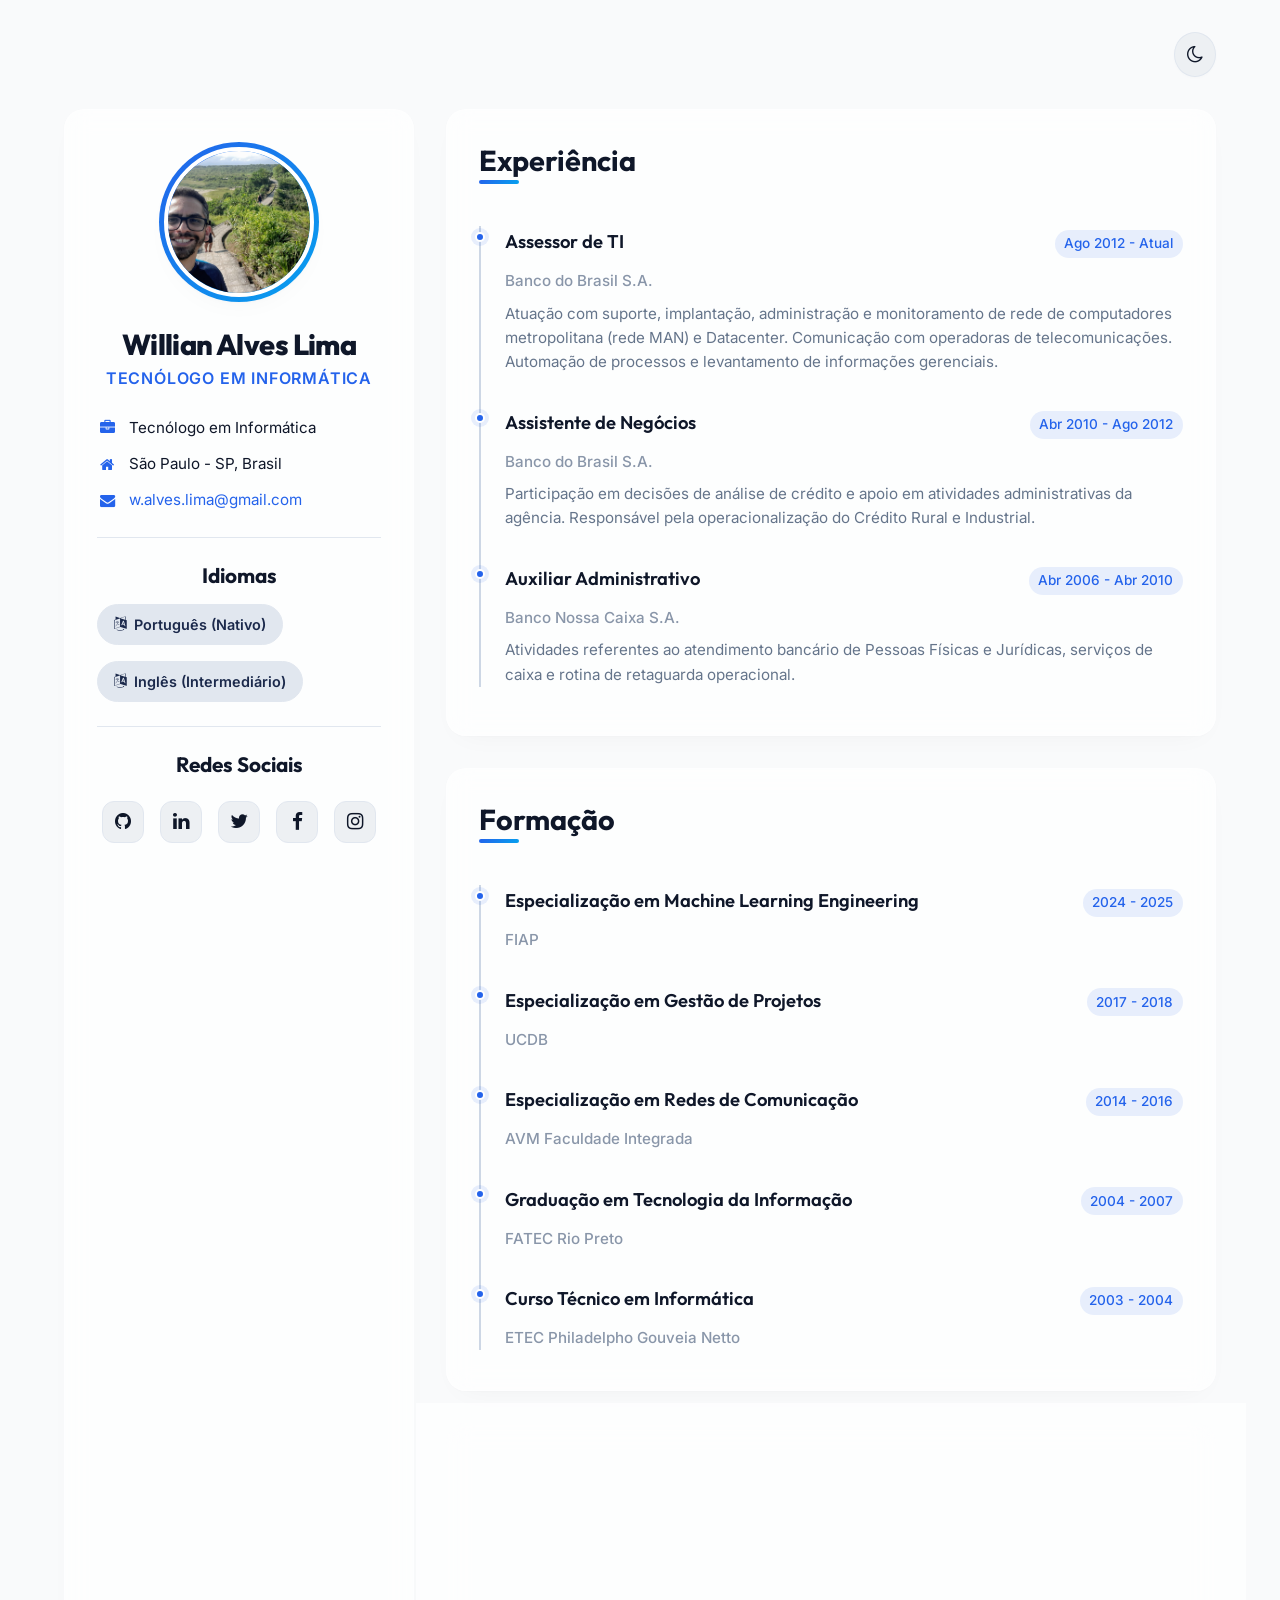
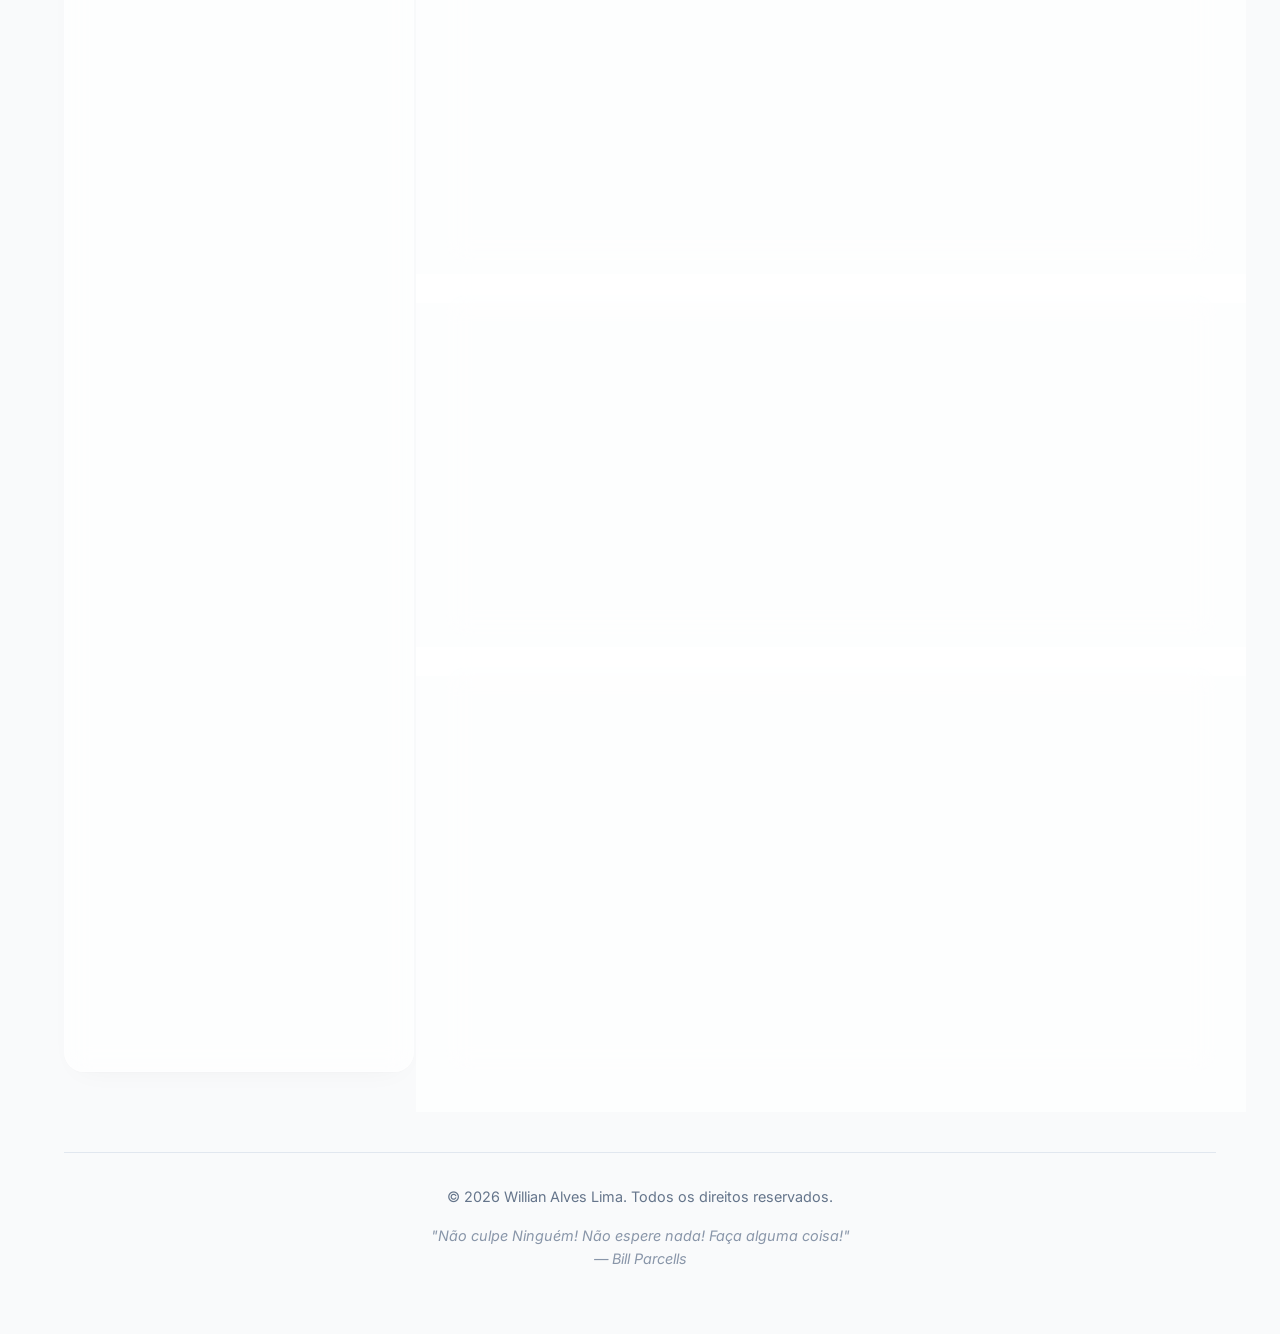
==== commit 30634e31: "feat: adicionar linhas do tempo interativas de filosofia e ciência com chat IA" ====
--- a/index.html
+++ b/index.html
@@ -256,6 +256,26 @@
                     </div>
                 </section>
 
+                <!-- Interactive Timelines Section -->
+                <section class="section-card card">
+                    <h2>Linhas do Tempo Interativas</h2>
+                    <p>Explore as linhas do tempo históricas interativas criadas para estudo e dialogue com inteligência artificial:</p>
+                    <div class="repos-grid" style="margin-top: 1rem; margin-bottom: 1rem;">
+                        <a href="filosofia.html" class="repo-card" style="min-height: auto; padding: 1.5rem;">
+                            <div>
+                                <h3 class="repo-name"><i class="fa fa-book" aria-hidden="true" style="color: var(--accent-color);"></i> Sophia Chronos</h3>
+                                <p class="repo-desc" style="line-clamp: 2; -webkit-line-clamp: 2; margin-bottom: 0;">Linha do tempo dos grandes marcos da Filosofia grega, medieval, moderna e contemporânea com chat interativo com IA dos filósofos.</p>
+                            </div>
+                        </a>
+                        <a href="ciencia-tecnologia.html" class="repo-card" style="min-height: auto; padding: 1.5rem;">
+                            <div>
+                                <h3 class="repo-name"><i class="fa fa-flask" aria-hidden="true" style="color: var(--accent-color);"></i> Chronos Tech</h3>
+                                <p class="repo-desc" style="line-clamp: 2; -webkit-line-clamp: 2; margin-bottom: 0;">Linha do tempo da evolução científica e tecnológica, desde a Revolução Científica clássica até as redes neurais e IA moderna.</p>
+                            </div>
+                        </a>
+                    </div>
+                </section>
+
                 <!-- GitHub Projects Section -->
                 <section class="section-card card">
                     <div class="cta-header">
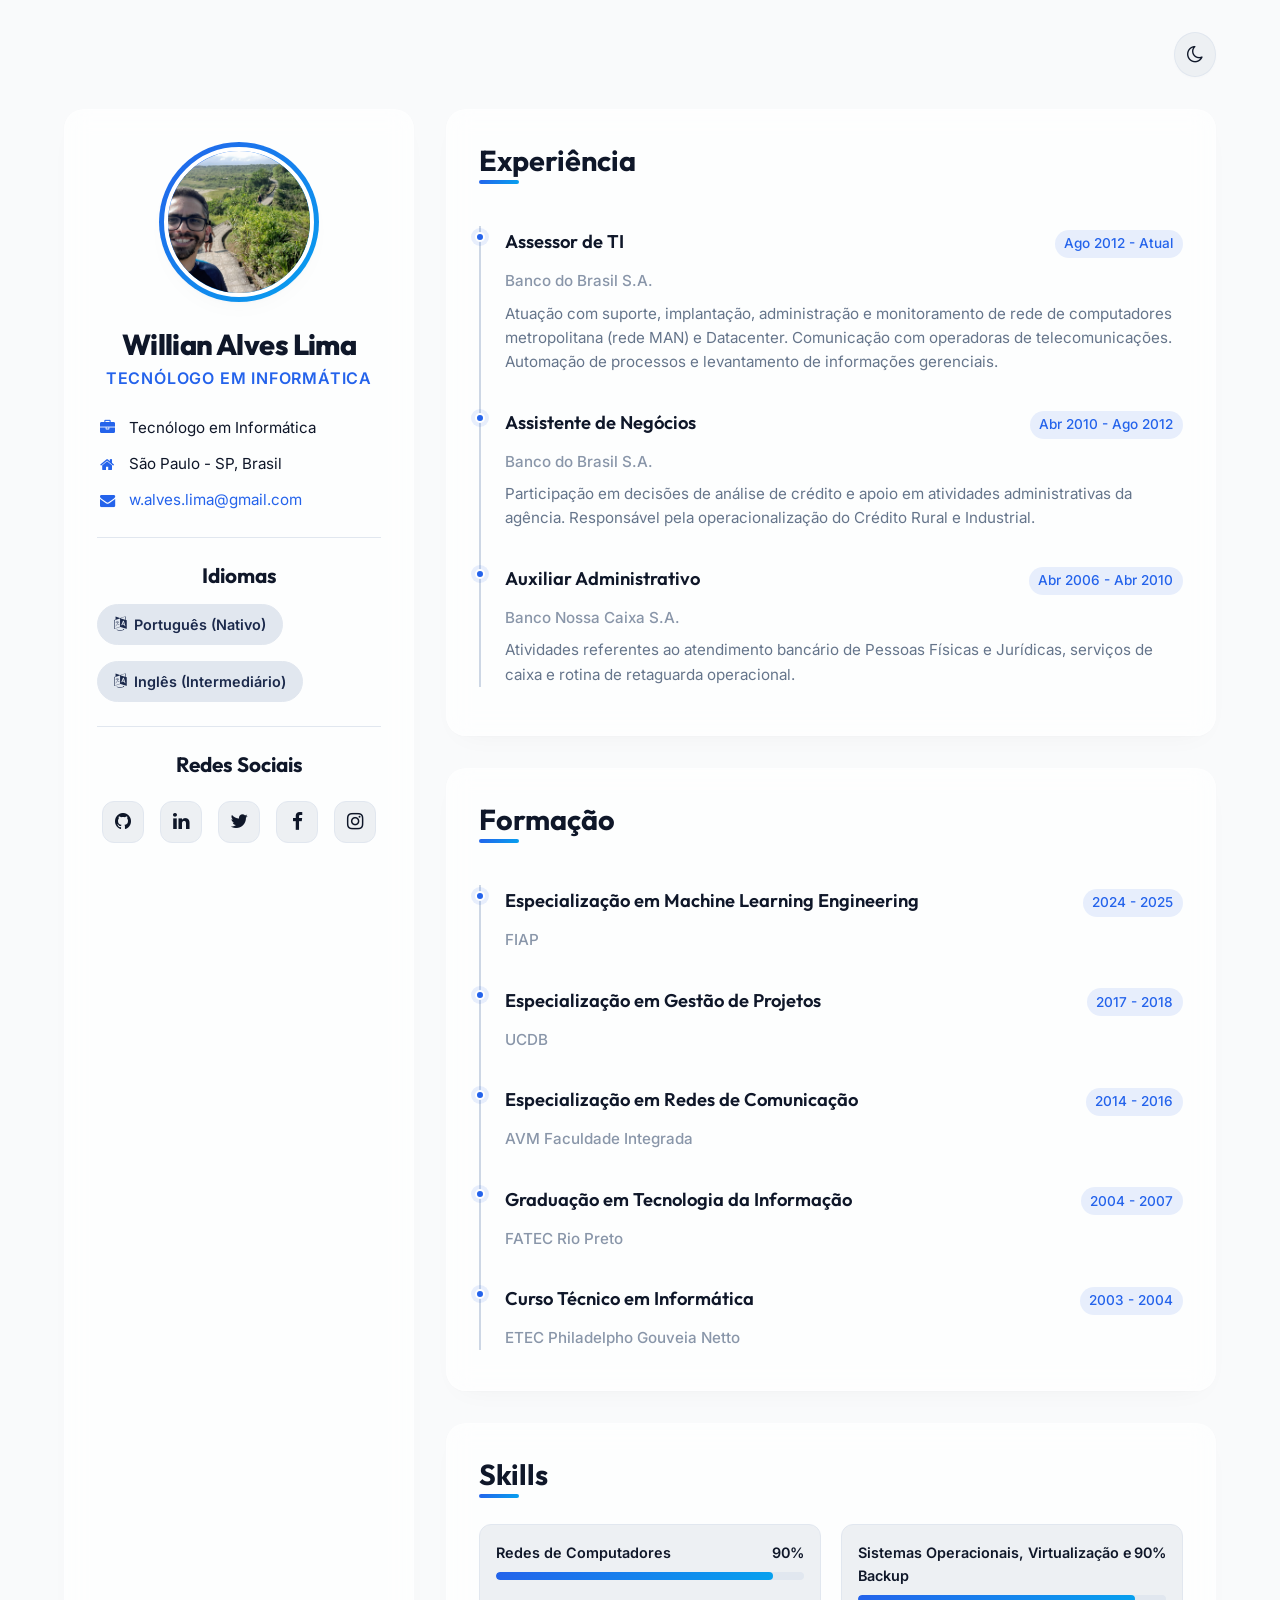
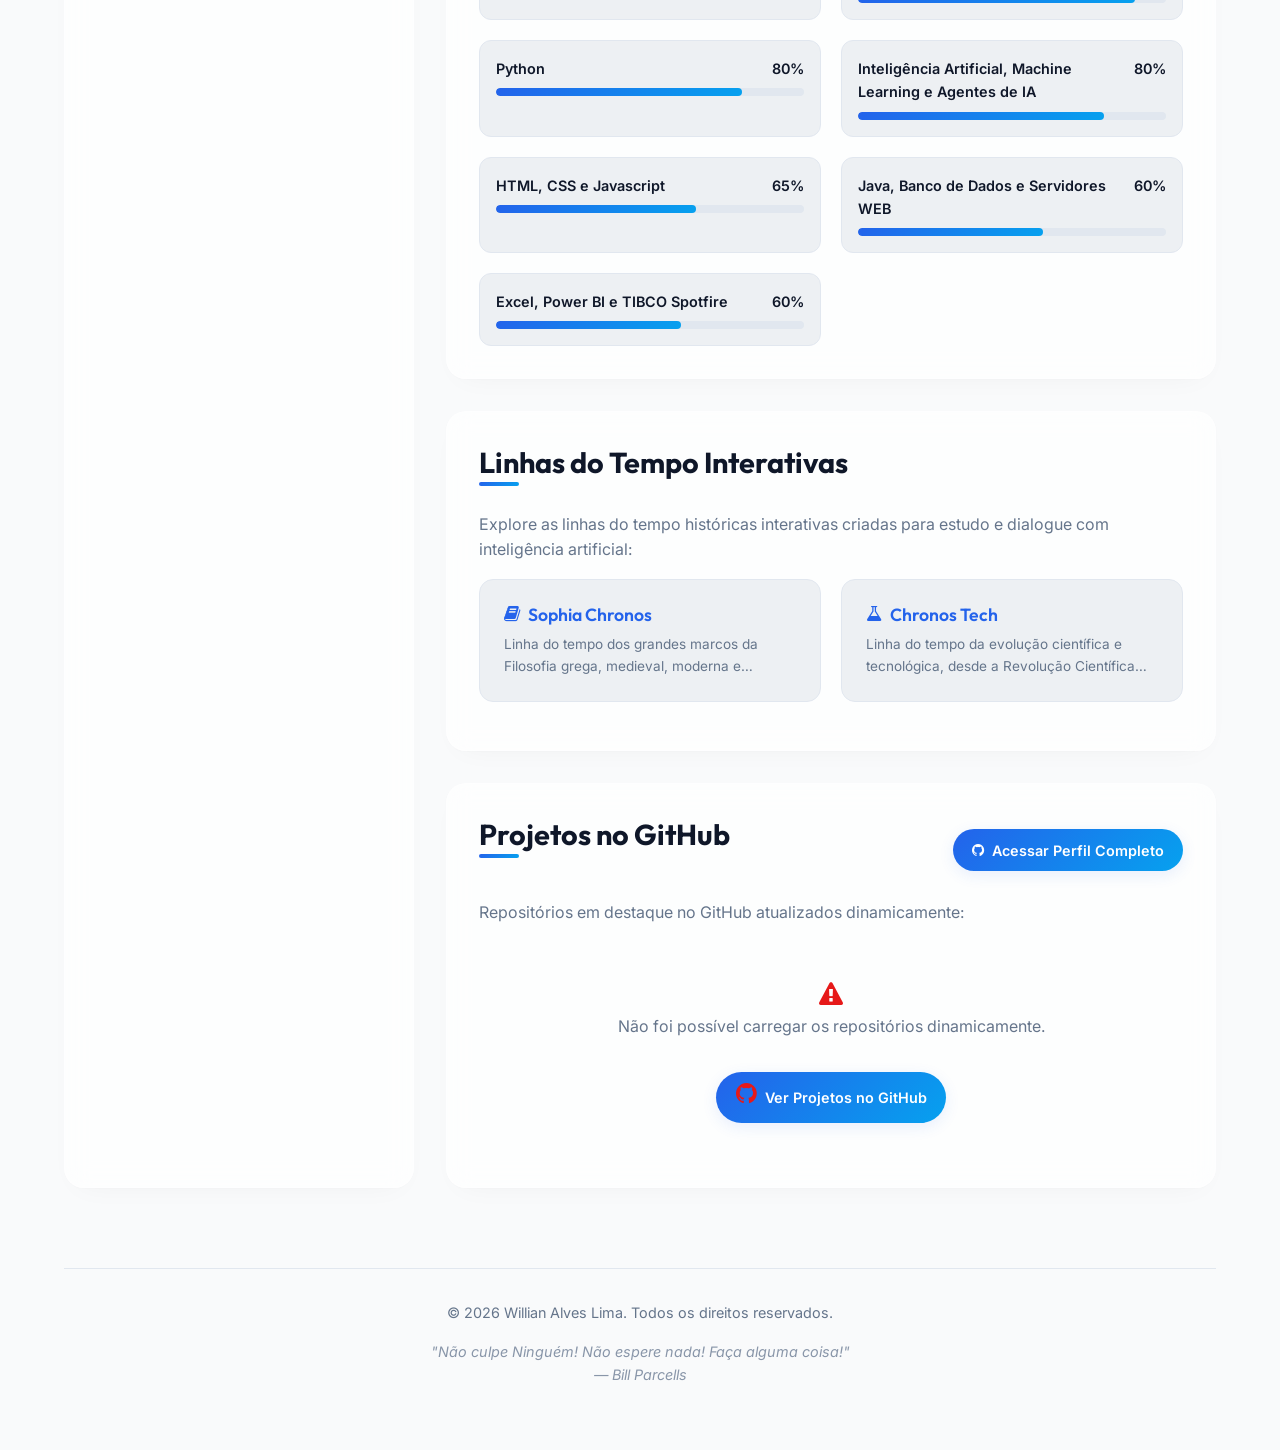
==== commit 52a1882d: "feat: adicionar habilidade de IA, Machine Learning e Agentes de IA nas Skills" ====
--- a/index.html
+++ b/index.html
@@ -225,6 +225,16 @@
 
                         <div class="skill-card">
                             <div class="skill-info">
+                                <span>Inteligência Artificial, Machine Learning e Agentes de IA</span>
+                                <span>80%</span>
+                            </div>
+                            <div class="skill-progress-bg">
+                                <div class="skill-progress-bar" data-progress="80"></div>
+                            </div>
+                        </div>
+
+                        <div class="skill-card">
+                            <div class="skill-info">
                                 <span>HTML, CSS e Javascript</span>
                                 <span>65%</span>
                             </div>
